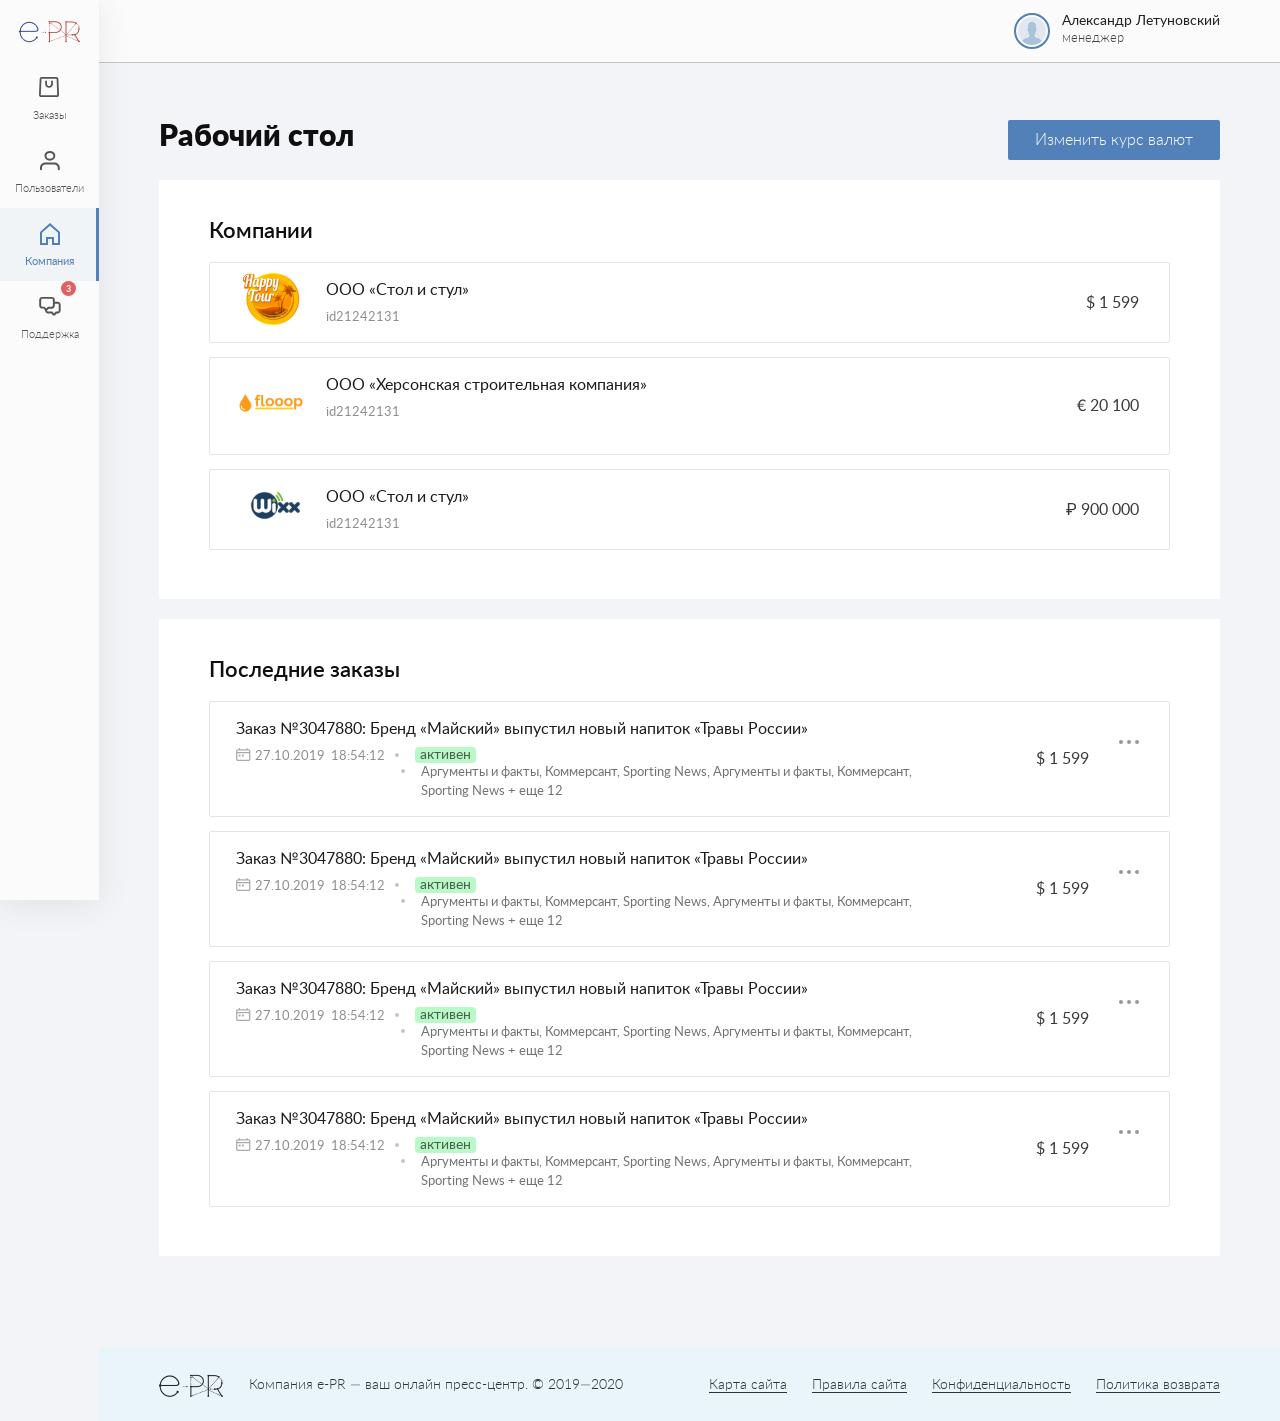
==== e-pr-01-dashboard.html @ aa287911 "first html" ====
<!DOCTYPE html>
<html lang="ru">
    <head>
        <meta charset="utf-8" />
        <title>e-PR</title>

        <link rel="stylesheet" href="css/styles.css" />
        <link rel="stylesheet" href="js/slick/slick.css" />
        <link rel="stylesheet" href="js/select2/select2.css" />
        <link rel="stylesheet" href="js/mcustomscrollbar/jquery.mCustomScrollbar.css" />
        <link rel="stylesheet" href="js/air-datepicker/datepicker.css" />

        <meta name="viewport" content="width=device-width" />
    </head>

    <body>

        <!-- wrapper -->
        <div class="wrapper">
            <div class="wrapper-inner">

                <!-- side -->
                <div class="side">
                    <div class="side-inner">
                        <div class="side-logo"><img src="images/logo.png" alt="" /></div>
                        <a href="#" class="side-menu-close"><div class="side-menu-close-line-1"></div><div class="side-menu-close-line-2"></div></a>
                        <nav>
                            <ul>
                                <li><a href="#"><div class="nav-icon"><span><svg width="21" height="20" viewBox="0 0 21 20" fill="none" xmlns="http://www.w3.org/2000/svg"><path d="M20.0494 17.8672L19.3665 2.05415C19.3547 0.915491 18.4198 0 17.2724 0H2.77672C1.62966 0 0.695087 0.915545 0.683284 2.05419L0.000834455 17.8708C0.000282638 17.8836 0 17.8978 0 17.9106C0 19.0619 0.939408 20 2.0941 20H17.9562C19.1109 20 20.0503 19.0601 20.0503 17.9088C20.0502 17.896 20.05 17.88 20.0494 17.8672ZM17.9562 18.2234H2.0941C1.92157 18.2234 1.78549 18.0901 1.77875 17.9228L2.46083 2.10917C2.46137 2.09635 2.46166 2.0888 2.46166 2.07604C2.46166 1.9052 2.60005 1.77658 2.77672 1.77658H17.2724C17.4494 1.77658 17.5882 1.90413 17.5882 2.07499C17.5882 2.08778 17.5884 2.09744 17.589 2.1102L18.2715 17.9244C18.2647 18.0916 18.1287 18.2234 17.9562 18.2234Z" /><path d="M12.9949 3.4541C12.5038 3.4541 12.0999 3.85222 12.0999 4.34335V7.03072C12.0999 8.16289 11.1737 9.08401 10.0334 9.08401C8.89368 9.08401 7.96799 8.16289 7.96799 7.03072V4.34335C7.96799 3.85222 7.5708 3.4541 7.0797 3.4541C6.58859 3.4541 6.19141 3.85222 6.19141 4.34335V7.03072C6.19141 9.14355 7.91975 10.8625 10.0401 10.8625C12.1611 10.8625 13.8899 9.14355 13.8899 7.03072V4.34335C13.8899 3.85222 13.486 3.4541 12.9949 3.4541Z" /></svg></span></div>Заказы</a></li>
                                <li><a href="#"><div class="nav-icon"><span><svg width="20" height="21" viewBox="0 0 20 21" fill="none" xmlns="http://www.w3.org/2000/svg" class="nav-icon-stroke"><path d="M18.7778 19.3437V17.4096C18.7778 16.3837 18.3095 15.3999 17.476 14.6744C16.6425 13.949 15.5121 13.5415 14.3333 13.5415H5.44444C4.2657 13.5415 3.13524 13.949 2.30175 14.6744C1.46825 15.3999 1 16.3837 1 17.4096V19.3437" stroke-width="2" stroke-linecap="round" stroke-linejoin="round"/><path d="M9.88878 9.67343C12.3434 9.67343 14.3332 7.94163 14.3332 5.80534C14.3332 3.66906 12.3434 1.93726 9.88878 1.93726C7.43418 1.93726 5.44434 3.66906 5.44434 5.80534C5.44434 7.94163 7.43418 9.67343 9.88878 9.67343Z" stroke-width="2" stroke-linecap="round" stroke-linejoin="round"/></svg></svg></span></div>Пользователи</a></li>
                                <li class="active"><a href="#"><div class="nav-icon"><span><svg width="20" height="22" viewBox="0 0 20 22" fill="none" xmlns="http://www.w3.org/2000/svg"><path d="M9.996 0L0 9V22H7.996V16H12V22H20V9L9.996 0ZM18.004 20H13.996V14H6V20H1.996V9.828L9.996 2.828L18.004 9.828V20Z" /></svg></span></div>Компания</a></li>
                                <li><a href="#"><div class="nav-icon"><span><svg width="22" height="20" viewBox="0 0 22 20" fill="none" xmlns="http://www.w3.org/2000/svg"><path d="M18.7436 5.78328H15.8174V3.83247C15.8174 3.05639 15.5091 2.31209 14.9604 1.76332C14.4116 1.21455 13.6673 0.90625 12.8912 0.90625H3.13716C2.36107 0.90625 1.61678 1.21455 1.06801 1.76332C0.519235 2.31209 0.210938 3.05639 0.210938 3.83247V9.6849C0.210938 10.461 0.519235 11.2053 1.06801 11.7541C1.61678 12.3028 2.36107 12.6111 3.13716 12.6111H4.64903L6.06337 14.1815V14.5327C6.06337 15.3088 6.37167 16.053 6.92044 16.6018C7.46921 17.1506 8.21351 17.4589 8.98959 17.4589H12.4523L13.9251 19.1268C14.0624 19.2825 14.2313 19.4072 14.4205 19.4926C14.6097 19.578 14.8149 19.6222 15.0225 19.6222C15.2301 19.6222 15.4353 19.578 15.6245 19.4926C15.8136 19.4072 15.9825 19.2825 16.1198 19.1268L17.5927 17.4589H18.7436C19.5197 17.4589 20.264 17.1506 20.8128 16.6018C21.3616 16.053 21.6699 15.3088 21.6699 14.5327V8.68023C21.6622 7.90924 21.3505 7.17244 20.8025 6.62998C20.2546 6.08752 19.5147 5.78324 18.7436 5.78328ZM3.13716 10.6603C2.87846 10.6603 2.63036 10.5575 2.44744 10.3746C2.26451 10.1917 2.16175 9.9436 2.16175 9.6849V3.83247C2.16175 3.57377 2.26451 3.32568 2.44744 3.14275C2.63036 2.95983 2.87846 2.85706 3.13716 2.85706H12.8912C13.1499 2.85706 13.398 2.95983 13.5809 3.14275C13.7639 3.32568 13.8666 3.57377 13.8666 3.83247V9.6849C13.8666 9.9436 13.7639 10.1917 13.5809 10.3746C13.398 10.5575 13.1499 10.6603 12.8912 10.6603H8.92131L7.22411 12.6111L5.5269 10.6603H3.13716ZM19.7191 14.5619C19.7191 14.8206 19.6163 15.0687 19.4334 15.2516C19.2504 15.4346 19.0023 15.5373 18.7436 15.5373H16.7246L15.0274 17.5662L13.3301 15.5373H8.98959C8.7309 15.5373 8.4828 15.4346 8.29987 15.2516C8.11695 15.0687 8.01418 14.8206 8.01418 14.5619C8.12602 14.4877 8.22767 14.3992 8.31656 14.2986L9.78942 12.6306H12.8912C13.6673 12.6306 14.4116 12.3223 14.9604 11.7736C15.5091 11.2248 15.8174 10.4805 15.8174 9.70441V7.7536H18.7436C19.0023 7.7536 19.2504 7.85636 19.4334 8.03929C19.6163 8.22221 19.7191 8.47031 19.7191 8.729V14.5619Z" /></svg><em>3</em></span></div>Поддержка</a></li>
                            </ul>
                        </nav>
                    </div>
                </div>
                <!-- side END -->

                <!-- container -->
                <div class="container">

                    <header>
                        <a href="#" class="side-menu-link"><div class="side-menu-link-line-1"></div><div class="side-menu-link-line-2"></div><div class="side-menu-link-line-3"></div></a>
                        <div class="header-user">
                            <a href="#" class="header-user-link">
                                <div class="header-user-link-avatar"><img src="images/header-avatar.svg" alt="" /></div>
                                <div class="header-user-link-info">
                                    <div class="header-user-link-name">Александр Летуновский</div>
                                    <div class="header-user-link-company">менеджер</div>
                                </div>
                            </a>
                        </div>
                    </header>

                    <div class="dashboard-header">
                        <h1>Рабочий стол</h1>
                        <a href="#" class="btn">Изменить курс валют</a>
                    </div>

                    <!-- block -->
                    <div class="block">
                        <h2>Компании</h2>

                        <!-- press list -->
                        <div class="press-list">

                            <!-- press item -->
                            <div class="press-item">
                                <div class="press-item-inner">
                                    <div class="press-item-dashboard-logo"><img src="files/dashboard-1.png" alt="" /></div>

                                    <div class="press-item-content">
                                        <div class="press-item-title"><a href="#">ООО «Стол и стул»</a></div>
                                        <div class="press-item-info">
                                            <div class="press-item-dashboard-company-id">id21242131</div>
                                        </div>
                                    </div>

                                    <div class="press-item-order-summ">$ 1 599</div>
                                </div>
                            </div>
                            <!-- press item END -->

                            <!-- press item -->
                            <div class="press-item">
                                <div class="press-item-inner">
                                    <div class="press-item-dashboard-logo"><img src="files/dashboard-2.png" alt="" /></div>

                                    <div class="press-item-content">
                                        <div class="press-item-title"><a href="#">ООО «Херсонская строительная компания»</a></div>
                                        <div class="press-item-info">
                                            <div class="press-item-dashboard-company-id">id21242131</div>
                                        </div>
                                    </div>

                                    <div class="press-item-order-summ">€ 20 100</div>
                                </div>
                            </div>
                            <!-- press item END -->

                            <!-- press item -->
                            <div class="press-item">
                                <div class="press-item-inner">
                                    <div class="press-item-dashboard-logo"><img src="files/dashboard-3.png" alt="" /></div>

                                    <div class="press-item-content">
                                        <div class="press-item-title"><a href="#">ООО «Стол и стул»</a></div>
                                        <div class="press-item-info">
                                            <div class="press-item-dashboard-company-id">id21242131</div>
                                        </div>
                                    </div>

                                    <div class="press-item-order-summ"><span class="rubl">₽</span> 900 000</div>
                                </div>
                            </div>
                            <!-- press item END -->

                        </div>
                        <!-- press list END -->
                    </div>
                    <!-- block END -->

                    <!-- block -->
                    <div class="block">
                        <h2>Последние заказы</h2>

                        <!-- press list -->
                        <div class="press-list">

                            <!-- press item -->
                            <div class="press-item">
                                <div class="press-item-inner">
                                    <div class="press-item-content">
                                        <div class="press-item-title"><a href="#">Заказ №3047880: Бренд «Майский» выпустил новый напиток «Травы России»</a></div>
                                        <div class="press-item-info">
                                            <div class="press-item-date">27.10.2019 &nbsp;18:54:12<span class="press-item-hint">дата создания</span></div>
                                            <div class="press-item-status press-item-status-1">активен</div>
                                            <div class="press-item-order-smi">Аргументы и факты, Коммерсант, Sporting News, Аргументы и факты, Коммерсант, Sporting News + еще 12</div>
                                        </div>
                                    </div>

                                    <div class="press-item-order-summ">$ 1 599</div>

                                    <div class="press-item-menu">
                                        <div class="press-item-menu-container">
                                            <div class="press-item-menu-icon"></div>
                                            <div class="press-item-menu-list">
                                                <ul>
                                                    <li><a href="#"><span><img src="images/press-item-menu-edit.svg" alt="" /></span>Редактировать</a></li>
                                                    <li><a href="#"><span><img src="images/press-item-menu-down.svg" alt="" /></span>Выключить</a></li>
                                                    <li><a href="#"><span><img src="images/press-item-menu-remove.svg" alt="" /></span>Удалить</a></li>
                                                    <li><a href="#"><span><img src="images/press-item-menu-order.svg" alt="" /></span>Заказать публикацию</a></li>
                                                </ul>
                                            </div>
                                        </div>
                                    </div>
                                </div>
                            </div>
                            <!-- press item END -->

                            <!-- press item -->
                            <div class="press-item">
                                <div class="press-item-inner">
                                    <div class="press-item-content">
                                        <div class="press-item-title"><a href="#">Заказ №3047880: Бренд «Майский» выпустил новый напиток «Травы России»</a></div>
                                        <div class="press-item-info">
                                            <div class="press-item-date">27.10.2019 &nbsp;18:54:12<span class="press-item-hint">дата создания</span></div>
                                            <div class="press-item-status press-item-status-1">активен</div>
                                            <div class="press-item-order-smi">Аргументы и факты, Коммерсант, Sporting News, Аргументы и факты, Коммерсант, Sporting News + еще 12</div>
                                        </div>
                                    </div>

                                    <div class="press-item-order-summ">$ 1 599</div>

                                    <div class="press-item-menu">
                                        <div class="press-item-menu-container">
                                            <div class="press-item-menu-icon"></div>
                                            <div class="press-item-menu-list">
                                                <ul>
                                                    <li><a href="#"><span><img src="images/press-item-menu-edit.svg" alt="" /></span>Редактировать</a></li>
                                                    <li><a href="#"><span><img src="images/press-item-menu-down.svg" alt="" /></span>Выключить</a></li>
                                                    <li><a href="#"><span><img src="images/press-item-menu-remove.svg" alt="" /></span>Удалить</a></li>
                                                    <li><a href="#"><span><img src="images/press-item-menu-order.svg" alt="" /></span>Заказать публикацию</a></li>
                                                </ul>
                                            </div>
                                        </div>
                                    </div>
                                </div>
                            </div>
                            <!-- press item END -->

                            <!-- press item -->
                            <div class="press-item">
                                <div class="press-item-inner">
                                    <div class="press-item-content">
                                        <div class="press-item-title"><a href="#">Заказ №3047880: Бренд «Майский» выпустил новый напиток «Травы России»</a></div>
                                        <div class="press-item-info">
                                            <div class="press-item-date">27.10.2019 &nbsp;18:54:12<span class="press-item-hint">дата создания</span></div>
                                            <div class="press-item-status press-item-status-1">активен</div>
                                            <div class="press-item-order-smi">Аргументы и факты, Коммерсант, Sporting News, Аргументы и факты, Коммерсант, Sporting News + еще 12</div>
                                        </div>
                                    </div>

                                    <div class="press-item-order-summ">$ 1 599</div>

                                    <div class="press-item-menu">
                                        <div class="press-item-menu-container">
                                            <div class="press-item-menu-icon"></div>
                                            <div class="press-item-menu-list">
                                                <ul>
                                                    <li><a href="#"><span><img src="images/press-item-menu-edit.svg" alt="" /></span>Редактировать</a></li>
                                                    <li><a href="#"><span><img src="images/press-item-menu-down.svg" alt="" /></span>Выключить</a></li>
                                                    <li><a href="#"><span><img src="images/press-item-menu-remove.svg" alt="" /></span>Удалить</a></li>
                                                    <li><a href="#"><span><img src="images/press-item-menu-order.svg" alt="" /></span>Заказать публикацию</a></li>
                                                </ul>
                                            </div>
                                        </div>
                                    </div>
                                </div>
                            </div>
                            <!-- press item END -->

                            <!-- press item -->
                            <div class="press-item">
                                <div class="press-item-inner">
                                    <div class="press-item-content">
                                        <div class="press-item-title"><a href="#">Заказ №3047880: Бренд «Майский» выпустил новый напиток «Травы России»</a></div>
                                        <div class="press-item-info">
                                            <div class="press-item-date">27.10.2019 &nbsp;18:54:12<span class="press-item-hint">дата создания</span></div>
                                            <div class="press-item-status press-item-status-1">активен</div>
                                            <div class="press-item-order-smi">Аргументы и факты, Коммерсант, Sporting News, Аргументы и факты, Коммерсант, Sporting News + еще 12</div>
                                        </div>
                                    </div>

                                    <div class="press-item-order-summ">$ 1 599</div>

                                    <div class="press-item-menu">
                                        <div class="press-item-menu-container">
                                            <div class="press-item-menu-icon"></div>
                                            <div class="press-item-menu-list">
                                                <ul>
                                                    <li><a href="#"><span><img src="images/press-item-menu-edit.svg" alt="" /></span>Редактировать</a></li>
                                                    <li><a href="#"><span><img src="images/press-item-menu-down.svg" alt="" /></span>Выключить</a></li>
                                                    <li><a href="#"><span><img src="images/press-item-menu-remove.svg" alt="" /></span>Удалить</a></li>
                                                    <li><a href="#"><span><img src="images/press-item-menu-order.svg" alt="" /></span>Заказать публикацию</a></li>
                                                </ul>
                                            </div>
                                        </div>
                                    </div>
                                </div>
                            </div>
                            <!-- press item END -->

                        </div>
                        <!-- press list END -->

                    </div>
                    <!-- block END -->

                </div>
                <!-- container END -->

            </div>
        </div>
        <!-- wrapper END -->

        <footer>
            <div class="container">
                <div class="footer-left">
                    <div class="footer-logo"><img src="images/footer-logo.png" alt="" /></div>
                    <div class="copyrights">Компания e-PR — ваш онлайн пресс-центр. <span>© 2019—2020</span></div>
                </div>
                <div class="footer-menu">
                    <ul>
                        <li><a href="#">Карта сайта</a></li>
                        <li><a href="#">Правила сайта</a></li>
                        <li><a href="#">Конфиденциальность</a></li>
                        <li><a href="#">Политика возврата</a></li>
                    </ul>
                </div>
            </div>
        </footer>

        <script>
            var pathTemplate = './';
        </script>
        <script src="js/fonts.js"></script>

        <script src="js/jquery-3.4.1.min.js"></script>
        <script src="js/slick/slick.min.js"></script>
        <script src="js/jquery.mask.min.js"></script>
        <script src="js/validation/jquery.validate.min.js"></script>
        <script src="js/validation/messages_ru.js"></script>
        <script src="js/select2/select2.min.js"></script>
        <script src="js/select2/ru.js"></script>
        <script src="js/mcustomscrollbar/jquery.mCustomScrollbar.concat.min.js"></script>
        <script src="js/air-datepicker/datepicker.min.js"></script>
        <script src="js/tools.js"></script>

    </body>
</html>
---- css/styles.css ----
*,
*::before,
*::after {outline:none; box-sizing:border-box}

html {min-width:480px; height:100%}

body {min-width:480px; height:100%; margin:0; padding:0; font:16px/24px Arial, sans-serif; color:#000; background:#f3f4f7; -webkit-text-size-adjust:100%; -webkit-font-smoothing:antialiased; -moz-osx-font-smoothing:grayscale}
.fonts-loaded body {font-family:Lato, sans-serif; font-weight:300}

@media screen and (max-width:1199px) {
    body {font-size:18px; line-height:27px}
    .fonts-loaded body {font-weight:normal}
}

a {color:#5181b8; text-decoration:none; transition:all 0.2s}
a:hover {color:#5f94d0}

img {border:none; max-width:100%; height:auto}
iframe {border:none; max-width:100%}

::-ms-clear {display:none}

strong, b {font-weight:normal}

h1 {margin:52px 0 9px 0; padding:0; font-weight:800; font-size:30px; line-height:45px; color:#0f0f0f}
h2 {margin:38px 0 12px 0; padding:0; font-weight:600; font-size:22px; line-height:33px; color:#0f0f0f}
h3 {margin:35px 0 13px 0; padding:0; font-weight:600; font-size:18px; line-height:27px; color:#0f0f0f}
p {margin:20px 0; padding:0}
h1+p {margin-top:9px}
h2+p {margin-top:12px}
h3+p {margin-top:13px}
ul {margin:40px 0 37px 0; padding:0; list-style:none}
ul li {margin:14px 0 0 0; padding:0 0 0 20px; position:relative}
ul li::before {content:""; display:block; position:absolute; left:0; top:12px; width:12px; height:1px; background:#4a4a4a}
li ul {margin:18px 0 24px 0}
ol {margin:40px 0 37px 0; padding:0; list-style:none; counter-reset:point}
ol li {margin:14px 0; padding:0 0 0 20px; position:relative}
ol li::before {content:counter(point)'.'; counter-increment:point 1; font-weight:normal; position:absolute; left:0; top:0; font-size:14px}
li ol {margin:18px 0 24px 0; counter-reset:subpoint}
li ol li {padding:0 0 0 28px}
ol ol li::before {content:counter(point)'.'counter(subpoint); counter-increment:subpoint 1}
blockquote {margin:40px 0 33px 0; padding:0 0 0 93px; position:relative; font-weight:300; font-size:18px; line-height:27px; color:#000}
blockquote::before {content:""; display:block; width:58px; height:49px; position:absolute; left:0; top:0; background:url(../images/blockquote.svg) no-repeat}

@media screen and (max-width:1199px) {
    h1 {margin-top:61px; position:relative}
    h2 {font-size:24px; line-height:36px}
    h3 {font-size:22px; line-height:33px; font-weight:normal}
    blockquote {font-size:20px; line-height:30px; font-weight:normal; padding:0 0 0 83px}
}

.wrapper table {width:100%; margin:34px 0 40px 0; border-collapse:collapse}
.wrapper th {vertical-align:middle; padding:0 0 19px 30px; font-weight:normal; font-size:16px; line-height:24px; letter-spacing:0.05em; text-transform:uppercase; color:#000}
.wrapper td {vertical-align:middle; padding:20px 0 24px 30px; text-align:left}
.wrapper tbody tr:first-child td {border-top:2px solid #c8c8c8}
.wrapper tbody tr:nth-child(even) td {background:rgba(165, 165, 165, 0.07)}

@media screen and (max-width:1199px) {
    .table-scroll {margin:33px -20px 40px -20px; overflow:auto; position:relative; padding:0 20px}
    .wrapper .table-scroll table {margin:0}
    .wrapper th {padding-bottom:16px; font-size:18px; line-height:27px}
    .wrapper td {padding-top:25px; padding-bottom:29px}
}

.wrapper form {margin:26px 0 40px 0; padding:0}

@media screen and (max-width:1199px) {
    .wrapper form {margin:20px 0}
}

.wrapper fieldset {margin:20px 0; padding:30px; background:#fff; border:none}
fieldset > *:first-child {margin-top:0}
fieldset > *:last-child {margin-bottom:0}

@media screen and (max-width:1199px) {
    .wrapper fieldset {margin:30px -20px; padding:30px 20px}
}

legend {display:none}

.message {margin:32px 0; padding:43px 40px 30px 40px}
.message+.message {margin-top:-18px}
.message-title {font-weight:normal; font-size:18px; line-height:27px; padding:0 0 0 57px; position:relative}
.message-title::before {content:""; display:block; position:absolute; left:0; top:50%; width:37px; height:37px; margin-top:-19px}
.message-text {margin:15px 0 0 0; color:#222}

@media screen and (max-width:1199px) {
    .message {margin:33px 0; padding:28px 30px 21px 30px}
    .message+.message {margin-top:-18px}
    .message-title {font-size:20px; line-height:30px}
    .message-text {margin:13px 0 0 0; font-size:18px; line-height:27px; color:#696969}
}

.message-success {background:#e3f2e5; border:1px solid #a7e9a2}
.message-success .message-title {color:#53804f}
.message-success .message-title::before {background:url(../images/message-success.svg) no-repeat center}
.message-error {background:#f3ebee; border:1px solid #f1bec1}
.message-error .message-title::before {background:url(../images/message-error.svg) no-repeat center}
.message-error .message-title {color:#ec1d22}

.btn {display:inline-block; margin:0; padding:0 25px; overflow:hidden; outline:none; vertical-align:top; height:40px; text-decoration:none; background:#5181b8; color:#fff; border:none; border-radius:2px; font:300 16px/40px Arial, Helvetica, sans-serif; letter-spacing:0; text-align:center; position:relative; -webkit-appearance:none; cursor:pointer; transition:all 0.2s}
.fonts-loaded .btn {font-family:Lato, sans-serif}
.btn:hover {color:#fff; background:#5f94d0}
.btn:active {color:#fff; background:#36669d}

@media screen and (max-width:1199px) {
    .btn {height:50px; font-size:20px; line-height:50px}
}

.form-label {margin:40px 0 20px 0; font-weight:normal}
fieldset .form-label {margin:0 0 14px 0}
.lk-form fieldset h3 {margin:0 0 14px 0}

@media screen and (max-width:1199px) {
    .form-label {margin:40px 0 7px 0; font-size:20px; line-height:30px}
}

.form-input {position:relative; margin:10px 0}
.form-input span {position:absolute; left:19px; top:17px; font-size:16px; line-height:24px; font-weight:normal; color:#808080; transition:all 0.2s; z-index:1; pointer-events:none}
.form-input span em {color:#f00; font-style:normal}
.form-input.focus span,
.form-input.full span {font-size:13px; line-height:19px; top:11px}
.form-input-textarea.focus span,
.form-input-textarea.full span {font-size:16px; line-height:24px; top:14px}
.form-input input,
.form-input textarea {position:relative; border:1px solid #d9d9d9; font:16px/24px Arial, sans-serif; color:#000; vertical-align:top; margin:0; padding:24px 19px 10px 19px; width:100%; height:60px; box-sizing:border-box; outline:none; border-radius:1px; background:#fff; -webkit-appearance:none; transition:border-color 0.2s}
.fonts-loaded .form-input input,
.fonts-loaded .form-input textarea {font-family:Lato, sans-serif}
.form-input textarea {height:252px; resize:none; overflow:auto; padding-top:51px; padding-bottom:22px; font-weight:300}
.form-input input.error,
.form-input textarea.error {border-color:#f00}
label.error {display:block; font-size:13px; line-height:19px; color:#df0e0e; margin:8px 0 0 0; font-weight:normal}

@media screen and (max-width:1199px) {
    .form-input {margin:24px 0}
    .form-input span {display:block; left:10px; top:9px; padding:0 10px; font-size:20px; line-height:30px; color:#666; background:#fff}
    .form-input span em {color:#ff143e}
    .form-input.focus span,
    .form-input.full span {font-size:16px; line-height:24px; top:-11px; z-index:1}
    .form-input-textarea.focus span,
    .form-input-textarea.full span {font-size:20px; line-height:30px; top:9px}
    .form-input input,
    .form-input textarea {font-size:20px; line-height:30px; padding:7px 17px; height:50px}
    .form-input textarea {height:99px; padding-top:51px; padding-bottom:19px; font-weight:300}
    label.error {font-size:16px; line-height:24px; margin:3px 0 0 0}
}

.form-input-password input {padding-right:162px}
.form-input-password a {position:absolute; right:20px; top:17px; font-weight:normal}

@media screen and (max-width:1199px) {
    .form-input-password a {top:12px}
}

.form-input-date {max-width:234px}
.form-input-date::after {content:""; display:block; width:19px; height:17px; background:url(../images/input-date.svg) no-repeat; position:absolute; right:16px; top:22px; pointer-events:none}

@media screen and (max-width:1199px) {
    .form-input-date {max-width:none}
    .form-input-date::after {top:17px}
}

@-webkit-keyframes autofill {to {color:#000; background:#fff}}
.form-input input:-webkit-autofill {-webkit-animation-name:autofill; -webkit-animation-fill-mode:both}

.form-select {position:relative; margin:10px 0}
.form-select select {position:relative; border:1px solid #d9d9d9; font:16px/24px Arial, sans-serif; color:#000; vertical-align:top; margin:0; padding:24px 19px 10px 19px; width:100%; height:60px; box-sizing:border-box; outline:none; border-radius:1px; background:#fff; -webkit-appearance:none; transition:border-color 0.2s}
.form-select label.error {position:absolute; left:0; bottom:0; white-space:nowrap}

@media screen and (max-width:1199px) {
    .form-select {position:relative; margin:24px 0}
    .form-input select {font-size:20px; line-height:30px; padding:7px 17px; height:50px; font-weight:300}
}

.form-radio {margin:14px 0; color:#454545; font-weight:normal; font-size:13px; line-height:19px}
.form-radio::after {content:""; display:block; clear:both}
.form-radio label {float:left; display:block; cursor:pointer; position:relative}
.form-radio input {display:none}
.form-radio span {display:block; position:relative; padding:0 0 0 25px}
.form-radio span::before {content:""; display:block; width:16px; height:16px; border:1px solid #c2c2c2; border-radius:50%; position:absolute; left:0; top:1px}
.form-radio span::after {content:""; display:block; width:6px; height:6px; position:absolute; left:5px; top:6px; border-radius:50%; background:#000; opacity:0}
.form-radio input.error+span,
.form-radio input.error+label.error+span {padding-bottom:23px}
.form-radio input.error+span::before,
.form-radio input.error+label.error+span::before {border-color:#f00}
.form-radio input:checked+span::after,
.form-radio input:checked+label.error+span::after {opacity:1}
.form-radio label.error {position:absolute; left:0; bottom:0; white-space:nowrap}

@media screen and (max-width:1199px) {
    .form-radio {margin:19px 0; font-size:18px; line-height:27px}
    .form-radio span {padding:0 0 0 47px}
    .form-radio span::before {width:28px; height:28px; top:-1px}
    .form-radio span::after {width:12px; height:12px; top:7px; left:8px}
}

.form-checkbox {margin:14px 0; color:#454545; font-weight:normal; font-size:13px; line-height:19px}
.form-checkbox::after {content:""; display:block; clear:both}
.form-checkbox label {float:left; display:block; cursor:pointer; position:relative}
.form-checkbox input {display:none}
.form-checkbox span {display:block; position:relative; padding:0 0 0 25px}
.form-checkbox span::before {content:""; display:block; width:16px; height:16px; border:1px solid #c2c2c2; position:absolute; left:0; top:1px; background:url(../images/checkbox.svg) no-repeat -999px -999px}
.form-checkbox input.error+span,
.form-checkbox input.error+label.error+span {padding-bottom:23px}
.form-checkbox input.error+span::before,
.form-checkbox input.error+label.error+span::before {border-color:#f00}
.form-checkbox input:checked+span::before,
.form-checkbox input:checked+label.error+span::before {background-position:center}
.form-checkbox label.error {position:absolute; left:0; bottom:0; white-space:nowrap}

@media screen and (max-width:1199px) {
    .form-checkbox {margin:19px 0; font-size:18px; line-height:27px}
    .form-checkbox span {padding:0 0 0 47px}
    .form-checkbox span::before {width:28px; height:28px; top:-1px; background-image:url(../images/checkbox-mobile.svg)}
}

.form-file {margin:20px 0}
.form-file::after {content:""; display:block; clear:both}
.form-file-input {float:left; width:234px; position:relative; overflow:hidden; cursor:pointer}
.form-file-input span {display:block; height:40px; font-size:16px; line-height:38px; background:#fff; border:1px solid #d9d9d9; padding:0 0 0 12px; font-weight:normal; transition:all 0.2s; color:#808080}
.form-file-input span::before {content:""; display:block; position:absolute; right:13px; top:13px; width:13px; height:13px; background:url(../images/file.svg) no-repeat}
.form-file-input input {height:200px; z-index:1; position:absolute; top:0; right:0; opacity:0; cursor:pointer; font-size:200px; background:url(../images/blank.gif); -webkit-appearance:none}
.form-file-input input.error+span {margin-bottom:28px}
.form-file-input input.error+label.error+span {margin-bottom:28px}
.form-file-input:hover span {border-color:#5f94d0}
.form-file-input label.error {display:block; position:absolute; left:0; bottom:0; font-size:12px; line-height:18px; font-weight:normal; color:#f00}
.form-file-name {margin:0 0 0 254px; line-height:40px; color:#181818}

@media screen and (max-width:1199px) {
    .form-file-input {float:none; width:auto}
    .form-file-input span {height:50px; font-size:20px; line-height:48px; padding:0; text-align:center}
    .form-file-input span::before {display:inline-block; vertical-align:middle; margin:-2px 10px 0 0; width:16px; height:16px; background:url(../images/file-mobile.svg) no-repeat; right:auto; top:auto; position:relative}
    .form-file-name {margin:6px 0 0 0; font-size:16px; line-height:24px}
}

.form-file-ajax {margin:20px 0}
.form-file-ajax::after {content:""; display:block; clear:both}
.form-file-ajax-input {float:left; width:234px; position:relative; overflow:hidden; cursor:pointer}
.form-file-ajax-input span {display:block; height:40px; font-size:16px; line-height:38px; background:#fff; border:1px solid #d9d9d9; padding:0 0 0 12px; font-weight:normal; transition:all 0.2s; color:#808080}
.form-file-ajax-input span::before {content:""; display:block; position:absolute; right:13px; top:13px; width:13px; height:13px; background:url(../images/file.svg) no-repeat}
.form-file-ajax-input input {height:200px; z-index:1; position:absolute; top:0; right:0; opacity:0; cursor:pointer; font-size:200px; background:url(../images/blank.gif); -webkit-appearance:none}
.form-file-ajax-input input.error+span {margin-bottom:28px}
.form-file-ajax-input input.error+label.error+span {margin-bottom:28px}
.form-file-ajax-input:hover span {border-color:#5f94d0}
.form-file-ajax-input label.error {display:block; position:absolute; left:0; bottom:0; font-size:12px; line-height:18px; font-weight:normal; color:#f00}

@media screen and (max-width:1199px) {
    .form-file-ajax-input {float:none; width:auto}
    .form-file-ajax-input span {height:50px; font-size:20px; line-height:48px; padding:0; text-align:center}
    .form-file-ajax-input span::before {display:inline-block; vertical-align:middle; margin:-2px 10px 0 0; width:16px; height:16px; background:url(../images/file-mobile.svg) no-repeat; right:auto; top:auto; position:relative}
    .form-file-ajax-name {margin:6px 0 0 0; font-size:16px; line-height:24px}
}

.form-files-list {margin:-14px 0 0 -14px; font-size:0; line-height:0; letter-spacing:-1px}
.form-files-list-item-progress {display:inline-block; vertical-align:top; width:89px; height:70px; background:rgba(0, 0, 0, 0.5) url(../images/loading-file.gif) no-repeat center; background-size:32px; border-radius:3px; margin:14px 0 0 14px; position:relative}
.form-files-list-item {display:inline-block; vertical-align:top; width:89px; height:70px; background:no-repeat center; background-size:cover; border-radius:3px; margin:14px 0 0 14px; position:relative}
.form-files-list-item-remove,
.form-files-list-item-cancel {display:block; position:absolute; right:4px; top:4px; width:20px; height:20px; background:#fff url(../images/form-files-list-item-remove.svg) no-repeat center; border:1px solid #efefef; cursor:pointer; border-radius:50%}
.form-files-list-item-remove:hover,
.form-files-list-item-cancel:hover {border-color:#000}

.form-files-list-gallery {margin:-20px 0 0 -20px}
.form-files-list-gallery .form-files-list-item-progress {width:128px; height:128px; margin:20px 0 0 20px}
.form-files-list-gallery .form-files-list-item {width:auto; height:128px; margin:20px 0 0 20px}
.form-files-list-gallery .form-files-list-item img {display:block; width:auto; height:128px; border-radius:2px}
.form-files-list-gallery .form-files-list-item-remove,
.form-files-list-gallery .form-files-list-item-cancel {right:7px; top:7px; width:19px; height:20px; background:url(../images/form-files-list-item-remove-gallery.svg) no-repeat center; border:none; border-radius:0}
.form-files-list-gallery label {display:block; position:absolute; left:7px; top:7px; cursor:pointer}
.form-files-list-gallery label input {display:none}
.form-files-list-gallery label div {width:26px; height:26px; background:#fff; border-radius:3px; position:relative}
.form-files-list-gallery label div::before {content:""; display:block; position:absolute; left:5px; top:5px; width:16px; height:16px; border:1px solid #c2c2c2; background:url(../images/checkbox.svg) no-repeat -999px -999px}
.form-files-list-gallery label input:checked+div::before {background-position:center}

.form-policy {margin:30px 0 52px 0; font-weight:300}
.form-policy a {color:#454545; text-decoration:underline}
.form-policy a:hover {text-decoration:none}

.form-submit {margin:24px 0 0 0}

@media screen and (max-width:1199px) {
    .form-submit {margin:40px 0 0 0}
}

.form-reset {margin:20px 0 0 0}
.form-reset input {display:inline-block; margin:0; padding:0; overflow:hidden; outline:none; vertical-align:top; height:40px; text-decoration:none; background:transparent; color:#5181b8; border:none; border-radius:0; font:16px/40px Arial, Helvetica, sans-serif; text-align:left; position:relative; -webkit-appearance:none; cursor:pointer; transition:all 0.2s}
.fonts-loaded .form-reset input {font-family:Lato, sans-serif}
.form-reset input:hover {color:#5f94d0}
.form-reset input:active {color:#36669d}

@media screen and (max-width:1199px) {
    .form-reset input {font-size:20px; line-height:30px; height:30px}
}

.form-ctrl {margin:30px 0 0 0}
.form-ctrl::after {content:""; display:block; clear:both}
.form-ctrl .form-submit {float:right; margin:0}
.form-ctrl .form-reset {float:right; margin:0 33px 0 0}

@media screen and (max-width:1199px) {
    .form-ctrl {margin:40px 0 0 0}
    .form-ctrl .form-submit {float:none; margin:0}
    .form-ctrl .form-submit .btn {padding:0; width:100%}
    .form-ctrl .form-reset {float:none; margin:20px 0 0 0; text-align:center}
}

.container {padding:0 60px}
.container::after {content:""; display:block; clear:both}

@media screen and (max-width:1199px) {
    .container {padding:0 20px}
}

.block {margin:20px 0; padding:35px 50px; border-radius:1px; background:#fff}
.block > *:first-child {margin-top:0}
.block > *:last-child {margin-bottom:0}

@media screen and (max-width:1199px) {
    .block {margin:20px -20px; padding:33px 20px; border-radius:0}
}

.pager {margin:50px 0 0 0; font-size:0; line-height:0; letter-spacing:-1px}
.pager a,
.pager span {display:inline-block; vertical-align:top; width:35px; margin:0 2px; height:35px; font-weight:normal; font-size:16px; line-height:37px; color:#373737; text-decoration:none; border-radius:50%; text-align:center}
.pager a.pager-prev {margin:0 23px 0 -12px; background:url(../images/pager-prev.svg) no-repeat center}
.pager a.pager-next {margin:0 0 0 23px; background:url(../images/pager-next.svg) no-repeat center}
.pager a:hover {background-color:#e7e7e7}
.pager a.active {background:#5181b8; color:#fff}

@media screen and (max-width:1199px) {
    .pager {margin:40px 0 0 0; position:relative; text-align:center}
    .pager a,
    .pager span {width:54px; height:54px; font-size:20px; line-height:54px; font-weight:600}
    .pager a.pager-prev {margin:0; position:absolute; left:-21px; top:0; background:url(../images/pager-prev-mobile.svg) no-repeat center}
    .pager a.pager-next {margin:0; position:absolute; right:-21px; top:0; background:url(../images/pager-next-mobile.svg) no-repeat center}
}

.gallery {margin:34px 0 32px 0; font-size:0; line-height:0; letter-spacing:-1px; white-space:nowrap; position:relative; overflow:hidden}
.gallery-item {display:inline-block; vertical-align:top; width:100%; white-space:normal}
.gallery-item-photo img {display:block; width:100%}
.gallery-item-title {font-weight:normal; font-size:14px; line-height:21px; letter-spacing:0; color:#5a5a5a; opacity:0.8; padding:10px 0 0 0}
.gallery .slick-dots {margin:0; padding:0; list-style:none; text-align:center; position:absolute; left:0; top:100%; margin-top:-36px; right:0; font-size:0; line-height:0; letter-spacing:-1px; transition:all 0.3s}
.gallery .slick-dots li {margin:0 0 0 20px; padding:0; display:inline-block; vertical-align:top; position:relative}
.gallery .slick-dots li::before {display:none}
.gallery .slick-dots li:first-child {margin:0}
.gallery .slick-dots li button {display:block; position:relative; width:12px; height:12px; border-radius:50%; border:3px solid #fff; background:transparent; margin:0; padding:0; outline:none; -webkit-appearance:none; cursor:pointer; font-size:0; line-height:0; text-indent:100px}
.gallery .slick-dots li.slick-active button {background:#fff}
.gallery .slick-prev,
.gallery .slick-next {display:block; position:absolute; z-index:2; top:50%; width:50px; height:50px; border:1px solid #dfdfdf; border-radius:50%; margin:0; padding:0; outline:none; -webkit-appearance:none; cursor:pointer; background:#fff; transform:translateY(-50%); transition:all 0.3s}
.gallery .slick-prev {left:30px}
.gallery .slick-next {right:30px}
.gallery .slick-prev::before {content:""; display:block; width:8px; height:13px; background:url(../images/gallery-prev.svg) no-repeat; position:absolute; left:19px; top:18px}
.gallery .slick-next::before {content:""; display:block; width:8px; height:13px; background:url(../images/gallery-next.svg) no-repeat; position:absolute; right:19px; top:18px}
.gallery .slick-prev:hover,
.gallery .slick-next:hover {border-color:#000}

@media screen and (max-width:1199px) {
    .gallery {margin:32px -20px}
    .gallery-item-title {text-align:center; padding:15px 20px 0 20px}
    .gallery .slick-dots {position:static; left:auto; top:auto; margin-top:17px}
    .gallery .slick-dots li {margin:0 0 0 34px}
    .gallery .slick-dots li:first-child {margin:0}
    .gallery .slick-dots li button {width:18px; height:18px; border:none; background:#9e9e9e; opacity:0.3}
    .gallery .slick-dots li.slick-active button {background:#575757; opacity:1}
}

.wrapper {width:100%; min-width:480px; min-height:100%; position:relative; overflow:hidden}
.wrapper-inner {padding:0 0 145px 99px}

@media screen and (max-width:1199px) {
    .wrapper-inner {padding:0 0 376px 0}
}

.side {position:fixed; left:0; top:0; bottom:0; z-index:99; background:#fbfbfb; box-shadow:0px 4px 30px rgba(67, 67, 67, 0.1); width:99px}
.side-inner {position:absolute; left:0; top:0; right:0; bottom:0; overflow:auto}
.side-logo {height:62px; line-height:62px; text-align:center}
.side-logo img {max-height:100%; display:inline-block; vertical-align:middle}

.side-menu-close {display:none}

@media screen and (max-width:1199px) {
    .side {display:none; width:auto; box-shadow:none; background:rgba(41, 41, 41, 0.6); right:0; overflow:auto}
    .side-menu-open .side {display:block}
    .side-inner {position:relative; left:auto; top:auto; right:auto; bottom:auto; width:370px; right:auto; overflow:visible; background:#fff; min-height:100vh}
    .side-logo {display:none}
    .side-menu-close {display:block; width:27px; height:23px; position:absolute; left:325px; top:33px; z-index:99}
    .side-menu-close-line-1 {position:absolute; left:0; top:10px; right:0; height:3px; background:#626262; border-radius:2px; transform:rotate(45deg)}
    .side-menu-close-line-2 {position:absolute; left:0; top:10px; right:0; height:3px; background:#626262; border-radius:2px; transform:rotate(-45deg)}
}

nav ul {margin:0; padding:0; list-style:none; font-size:11px; line-height:16px; text-align:center}
nav ul li {margin:0; padding:0; position:relative}
nav ul li::before {display:none}
nav ul li.active {font-weight:normal}
nav ul li a {color:#545454; text-decoration:none; display:block; padding:46px 0 11px 0; position:relative}
nav ul li.active a,
nav ul li a:hover {background:#f1f4f7}
nav ul li.active a {color:#5181b8}
.nav-icon {position:absolute; left:0; top:15px; right:0; text-align:center; line-height:23px}
.nav-icon span {position:relative; display:inline-block; vertical-align:middle}
.nav-icon span em {font-style:normal; display:block; position:absolute; right:-15px; top:-15px; width:15px; height:15px; text-align:center; color:#fff; background:#de6262; font-weight:600; font-size:9px; line-height:17px; border-radius:50%}
.nav-icon svg {opacity:0.7; transition:all 0.2s}
nav ul li.active .nav-icon svg {opacity:1}
.nav-icon path {fill:#0e0e0e; transition:all 0.2s}
.nav-icon svg.nav-icon-stroke path {fill:none; stroke:#0e0e0e}
nav ul li.active .nav-icon path {fill:#5181b8}
nav ul li.active .nav-icon svg.nav-icon-stroke path {fill:none; stroke:#5181b8}
nav ul li.active a::after {content:""; display:block; position:absolute; right:0; top:0; width:3px; bottom:0; background:#5181b8}

@media screen and (max-width:1199px) {
    .side nav {margin:82px 0 50px 0}
    nav ul {font-size:26px; line-height:26px; text-align:left; font-weight:normal}
    nav ul li {margin:13px 0 0 0}
    nav ul li:first-child {margin:0}
    nav ul li a {padding:22px 0 22px 89px; color:#474747}
    .nav-icon {left:27px; top:50%; right:auto; width:40px; text-align:center; line-height:0; transform:translateY(-50%) scale(1.35)}
    .nav-icon span em {display:none}
    nav ul li.active a::after {right:auto; left:0; width:5px}
}

header {height:63px; background:#fbfbfb; border-bottom:1px solid #c4c4c4; margin:0 -60px; padding:0 60px; position:relative; z-index:20}
header::after {content:""; display:block; clear:both}

@media screen and (max-width:1199px) {
    header {height:87px; margin:0 -20px; padding:0 20px}
}

.side-menu-link {display:none}

@media screen and (max-width:1199px) {
    .side-menu-link {display:block; float:left; margin:33px 0 0 0; width:27px; height:23px; position:relative}
    .side-menu-link-line-1 {position:absolute; left:0; top:0; right:0; height:3px; background:#626262; border-radius:2px}
    .side-menu-link-line-2 {position:absolute; left:0; top:10px; right:0; height:3px; background:#626262; border-radius:2px}
    .side-menu-link-line-3 {position:absolute; left:0; top:20px; right:0; height:3px; background:#626262; border-radius:2px}

    .side-menu-open,
    .side-menu-open body {overflow:hidden; position:fixed; left:0; top:0; right:0; bottom:0}
}

.header-user {float:right; position:relative; margin:13px 0 0 0}
.header-user-link {display:block; position:relative; color:#222; float:left}
.header-user-link-avatar {float:left; width:36px; height:36px; border:2px solid #5181b8; padding:2px; border-radius:50%; line-height:0; overflow:hidden}
.header-user-link-avatar img {display:block; width:100%; border-radius:50%}
.header-user-link-info {float:left; margin:0 0 0 12px}
.header-user-link-name {font-weight:normal; font-size:14px; line-height:17px}
.header-user-link-company {margin:1px 0 0 0; font-size:13px; line-height:16px; color:#424242}

@media screen and (max-width:1199px) {
    .header-user {margin:22px 0 0 0}
    .header-user-link-avatar {width:44px; height:44px}
    .header-user-link::after {content:""; display:block; float:left; margin:18px 0 0 9px; width:10px; height:8px; background:url(../images/header-link-mobile-arrow.svg) no-repeat}
    .header-user-link-info {display:none}
}

.dashboard-header {margin:52px 0 9px 0}
.dashboard-header::after {content:""; display:block; clear:both}
.dashboard-header h1 {float:left; margin:0}
.dashboard-header .btn {float:right; margin:5px 0 0 0; padding:0 27px}

@media screen and (max-width:1199px) {
    .dashboard-header {margin-top:61px}
    .dashboard-header h1 {float:none; margin-bottom:9px}
    .dashboard-header .btn {float:none; margin:0}
}

.dashboard {font-size:0; line-height:0; letter-spacing:-1px; margin:0 -10px}
.dashboard-item {display:inline-block; vertical-align:top; width:25%; padding:20px 10px 0 10px}
.dashboard-item a {display:block; border:1px solid #e4e4e4; color:#0f0f0f; text-align:center; padding:43px 25px 23px 25px; height:245px}
.dashboard-item a:hover {transform:translateY(-5px); box-shadow:0px 10px 45px rgba(38, 38, 38, 0.1)}
.dashboard-item-logo {height:98px; line-height:98px}
.dashboard-item-logo img {display:inline-block; vertical-align:middle; max-height:100%}
.dashboard-item-title {font-size:18px; line-height:27px; letter-spacing:0; font-weight:600; height:81px; overflow:hidden; position:relative}

@media screen and (max-width:1199px) {
    .dashboard {margin:0}
    .dashboard-item {display:block; width:auto; padding:0; margin:20px 0}
    .dashboard-item a {padding:38px 25px 23px 25px; height:264px}
    .dashboard-item-logo {height:118px; line-height:118px}
    .dashboard-item-logo img {max-height:80px; transform:scale(1.5)}
    .dashboard-item-title {font-size:20px; line-height:30px; height:90px}
}

.lk-form {max-width:754px}
.lk-form h3+.form-input,
.lk-form h3+.form-file {margin-top:13px}

@media screen and (max-width:1199px) {
    .lk-form {max-width:none}
}

.tabs-menu {margin:29px 0 0 0}
.tabs-menu ul {margin:0; padding:0; list-style:none; font-size:18px; line-height:27px; border-bottom:2px solid #dadada}
.tabs-menu ul::after {content:""; display:block; clear:both}
.tabs-menu ul li {float:left; margin:0 0 0 40px; padding:0 0 5px 0; position:relative}
.tabs-menu ul li:first-child {margin:0}
.tabs-menu ul li::before {display:none}
.tabs-menu ul li::after {content:""; display:block; position:absolute; left:0; right:0; height:4px; bottom:-2px; background:#5181b8; transition:all 0.2s; transform:scale(0, 1); transform-origin:left center}
.tabs-menu ul li.active::after {transform:scale(1, 1)}
.tabs-menu ul li a {text-decoration:none; color:#323232}
.tabs-menu ul li a:hover {color:#5f94d0}
.tabs-menu ul li.active a {color:#000}
.press-details+.tabs {margin:50px 0 0 0}
.tabs-menu .mCSB_draggerContainer {opacity:0}
.tabs-menu .mCSB_horizontal.mCSB_inside > .mCSB_container {margin-bottom:0}

@media screen and (max-width:1199px) {
    .tabs-menu {margin:40px 0 0 0; position:relative; overflow:auto}
    .tabs-menu ul {font-size:0; line-height:0; letter-spacing:-1px; white-space:nowrap; display:inline-block; min-width:100%}
    .tabs-menu ul li {float:none; display:inline-block; vertical-align:top; font-size:24px; line-height:36px; letter-spacing:0}
    .press-details+.tabs {margin:40px 0 0 0}
}

.tabs-container {position:relative; margin:20px 0 0 0}
.tabs-content {position:absolute; left:-9999px; top:-9999px; width:100%; opacity:0; transition:opacity 0.2s}
.tabs-content.active {position:relative; left:auto; top:auto; opacity:1}
.wrapper .tabs-content form {margin:0}

@media screen and (max-width:1199px) {
    .tabs-container {margin:30px 0 0 0}
}

.tabs-container .press-details {margin-top:30px}
.press-details+h3 {margin-top:30px}
.tabs-container h3+.press-details {margin-top:13px}

.tabs-content .press-list {margin:30px 0 0 0}

.back-link {display:inline-block; vertical-align:middle; margin:-2px 10px 0 0; font-size:0; line-height:0; letter-spacing:-1px}
.back-link svg {display:block}
.back-link path {stroke:#5181b8; transition:all 0.2s}
.back-link:hover path {stroke:#5f94d0}
.back-link:active path {stroke:#36669d}

@media screen and (max-width:1199px) {
    .back-link {display:block; margin:0; position:absolute; left:0; top:-43px; padding:0 0 0 41px; height:35px; font-weight:600; font-size:18px; line-height:37px; letter-spacing:0; background:url(../images/back-link-mobile.svg) no-repeat; color:#000}
    .back-link svg {display:none}
}

.press-ctrl {margin:29px 0 0 0; background:#fff; height:76px; border-radius:2px; padding:0 29px 0 20px; box-shadow:0px 2px 4px rgba(51, 51, 51, 0.1); position:relative}
.press-ctrl::after {content:""; display:block; clear:both}

@media screen and (max-width:1199px) {
    .press-ctrl {margin:0; background:none; height:auto; border-radius:0; padding:0; box-shadow:none}
}

.press-filter {float:left; max-width:calc(100% - 300px); padding:20px 0 0 0}
.press-filter-link {float:left; width:117px; height:36px; border:1px solid #e5e5e5; text-align:center; border-radius:2px; font-size:14px; color:#000; font-weight:normal; line-height:34px; cursor:pointer}
.press-filter-link:hover {color:#5f94d0; border-color:#5f94d0}
.press-filter-link::before {content:""; display:inline-block; vertical-align:middle; width:12px; height:11px; background:url(../images/press-filter.svg) no-repeat; margin:-2px 10px 0 0}
.press-filter-params {float:left; margin:3px 0 0 21px; max-width:calc(100% - 138px); position:relative; overflow:hidden; white-space:nowrap; font-size:0; line-height:0; letter-spacing:-1px}
.press-filter-param {display:inline-block; vertical-align:top; position:relative; margin:0 4px 0 0; height:30px; background:#f3f3f3; border-radius:2px; padding:0 27px 0 10px; color:#404040; font-weight:normal; font-size:13px; line-height:34px; letter-spacing:0}
.press-filter-param span {display:block; position:absolute; right:6px; top:6px; border-radius:2px; width:19px; height:19px; cursor:pointer; transition:all 0.2s}
.press-filter-param span:hover {background:#dfdfdf}
.press-filter-param svg {display:block; position:absolute; left:6px; top:6px}
.press-filter-param path {stroke:#5181b8}

@media screen and (max-width:1199px) {
    .press-filter {max-width:none; padding:0}
    .press-filter-link {float:none; display:block; width:139px; font-size:20px; background:#fff}
    .press-filter-link::before {background-size:100%; width:16px; height:15px; margin:-2px 8px 0 0}
    .press-filter-params {float:none; margin:10px 0 0 -10px; max-width:none; white-space:normal}
    .press-filter-param {margin:10px 0 0 10px; height:34px; background:#fff; border-radius:17px; padding:0 42px 0 10px; font-size:18px; line-height:34px}
    .press-filter-param span {right:10px; top:5px; border-radius:50%; width:23px; height:23px; background:#f0f0f0}
    .press-filter-param svg {left:6px; top:6px; width:11px; height:11px}
}

.press-filter-params-window {display:none; position:absolute; left:0; top:100%; margin-top:-2px; width:379px; padding:31px 0 38px 31px; background:#fff; border:1px solid #eaeaea; box-shadow:0px 10px 45px rgba(38, 38, 38, 0.1); border-radius:2px; z-index:10}
.press-fitler-open .press-filter-params-window {display:block}
.wrapper .press-filter-params-window form {margin:0; padding:0; position:relative}
.wrapper .press-filter-params-window form::before {content:""; display:block; position:absolute; left:148px; top:0; bottom:0; width:1px; background:#c4c4c4; opacity:0.4}
.wrapper .press-filter-params-window form::after {content:""; display:block; clear:both}

@media screen and (max-width:1199px) {
    .press-filter-params-window {position:relative; left:auto; top:auto; margin-top:35px; width:auto; padding:34px 24px 40px 24px; box-shadow:none; border-radius:2px; z-index:10}
    .wrapper .press-filter-params-window form::before {display:none}
}

.press-filter-params-window-dates {float:left; width:189px; margin:-5px 0 0 0}
.press-filter-params-window-props {float:left; width:157px; margin:-5px 0 0 0}

@media screen and (max-width:1199px) {
    .press-filter-params-window-dates {float:none; width:auto}
    .press-filter-params-window-dates::after {content:""; display:block; clear:both}
    .press-filter-params-window-props {float:none; width:auto; margin:30px 0 0 0}
}

.press-filter-params-window-title {font-weight:normal; color:#1d1d1d}

@media screen and (max-width:1199px) {
    .press-filter-params-window-title {font-size:22px; line-height:33px}
}

.press-filter-params-window-date {margin:10px 0 0 0}
.press-filter-params-window-date::after {content:""; display:block; clear:both}
.press-filter-params-window-date-title {float:left; width:26px; font-weight:normal; font-size:14px; line-height:30px; color:#404040}
.press-filter-params-window-date-field {float:left; width:80px}
.press-filter-params-window-date-field .form-input {margin:0}
.press-filter-params-window-date-field .form-input input {border:1px solid rgba(208, 208, 208, 0.55); font-size:13px; line-height:28px; color:#404040; padding:0; text-align:center; height:30px; border-radius:4px}
.press-filter-params-window-date-field .form-input-date::after {display:none}

@media screen and (max-width:1199px) {
    .press-filter-params-window-date {float:left; margin:14px 20px 0 0}
    .press-filter-params-window-date-title {width:auto; margin:0 10px 0 0; font-size:20px; line-height:50px}
    .press-filter-params-window-date-field {width:130px}
    .press-filter-params-window-date-field .form-input input {font-size:20px; line-height:48px; height:50px}
}

.press-filter-params-window-props-list {margin:10px 0 0 0}
.press-filter-params-window-props-list .form-checkbox {margin:8px 0 0 0}
.form-checkbox-filter-status-1 {color:#319848}
.form-checkbox-filter-status-2 {color:#b01f1f}
.form-checkbox-filter-status-3 {color:#404040}

@media screen and (max-width:1199px) {
    .press-filter-params-window-props-list {margin:19px 0 0 0}
    .press-filter-params-window-props-list .form-checkbox {margin:19px 0 0 0}
}

.press-search {float:right; margin:29px 0 0 0; position:relative}
.press-search-link {display:block}
.press-search-link svg {display:block}
.press-search-link path {fill:#636363; opacity:0.8; transition:all 0.2s}
.press-search-link:hover path {fill:#5f94d0; opacity:1}

@media screen and (max-width:1199px) {
    .press-search {float:none; margin:0; position:absolute; right:0; top:6px}
    .press-search-link svg {width:23px; height:23px}
    .press-search.open .press-search-link {position:fixed; right:12px; top:20px; width:22px; height:22px; background:url(../images/search-mobile-close.svg) no-repeat; z-index:9999}
    .press-search.open .press-search-link svg {display:none}
}

.press-search-window {position:absolute; right:0; top:-9999px; width:282px; transition:opacity 0.2s; opacity:0}
.press-search.open .press-search-window {top:0; opacity:1}
.wrapper .press-search-window form {margin:0; padding:0 18px 0 0; position:relative}
.press-search-window-input input {position:relative; top:-4px; border:none; border-bottom:1px solid #c4c4c4; font:300 16px/24px Arial, sans-serif; color:#1d1d1d; vertical-align:top; margin:0; padding:0 0 6px 0; width:100%; height:31px; box-sizing:border-box; outline:none; border-radius:0; background:#fff; -webkit-appearance:none; transition:border-color 0.2s}
.press-search-window-input input {font-family:Lato, sans-serif}
.press-search-window-input label.error {display:none !important}

@media screen and (max-width:1199px) {
    .press-search.open .press-search-window {position:fixed; left:0; right:0; width:auto; top:0; bottom:0; z-index:999; background:rgba(255, 255, 255, 0.95)}
    .wrapper .press-search-window form {padding:0; margin:193px 20px 0 20px}
    .press-search-window-input input {font-size:22px; line-height:33px; padding:0 43px 14px 0; height:45px; border-bottom-color:#000; font-weight:normal}
}

@-webkit-keyframes autofill-filter {to {color:#1d1d1d; background:#fff}}
.press-search-window-input input:-webkit-autofill {-webkit-animation-name:autofill-filter; -webkit-animation-fill-mode:both}

.press-search-window-input input::-webkit-input-placeholder {opacity:1; color:#1d1d1d}
.press-search-window-input input::-moz-placeholder {opacity:1; color:#1d1d1d}
.press-search-window-input input:-ms-input-placeholder {opacity:1; color:#1d1d1d}

.press-search-window-submit {position:absolute; right:0; top:0}
.press-search-window-submit button {display:block; margin:0; padding:0; overflow:hidden; outline:none; vertical-align:top; width:18px; height:18px; background:transparent; border:none; border-radius:0; -webkit-appearance:none; cursor:pointer}
.press-search-window-submit button svg {display:block}
.press-search-window-submit button path {fill:#636363; opacity:0.8; transition:all 0.2s}
.press-search-window-submit button:hover path {fill:#5f94d0; opacity:1}

@media screen and (max-width:1199px) {
    .press-search-window-submit button {width:23px; height:23px}
    .press-search-window-submit button svg {width:23px; height:23px}
}

.press-container {position:relative}
.press-container.loading::after {content:""; display:block; position:absolute; left:0; top:0; right:0; bottom:0; background:rgba(255, 255, 255, 0.5) url(../images/loading.gif) no-repeat center; z-index:2}
.press-list {margin:40px 0 50px 0}
h2+.press-list {margin-top:21px}
.press-item {margin:14px 0; padding:0 15px 0 26px; background:#fff; border-radius:2px}
.press-item:hover {position:relative; z-index:1}
.press-item-inner {display:table; width:100%; table-layout:fixed; border-collapse:collapse}

.block .press-list {margin:0}
.block .press-item {border:1px solid #e4e4e4}

@media screen and (max-width:1199px) {
    .press-list {margin:20px 0 40px 0}
    .press-item {margin:20px 0; padding:25px 20px 20px 20px; position:relative}

    .block .press-list {margin:0}

    .press-item:hover {z-index:2}
    .press-item-inner {display:block; width:auto}
    .press-item-inner::after {content:""; display:block; clear:both}
}

.press-item-avatar {display:table-cell; vertical-align:top; padding:10px 20px 10px 0; width:78px}
.press-item-avatar img {display:block; width:58px; border-radius:50%}

@media screen and (max-width:1199px) {
    .press-item-avatar {display:block; float:left; padding:0}
}

.press-item-dashboard-logo {display:table-cell; vertical-align:middle; padding:10px 20px 10px 0; width:90px; text-align:center}

@media screen and (max-width:1199px) {
    .press-item-dashboard-logo {display:block; float:left; padding:0}
}

.press-item-content {display:table-cell; width:100%; vertical-align:top; padding:15px 30px 15px 0}
.press-item-content-orders {width:150px; padding-right:15px}
.press-item-title {white-space:nowrap; position:relative; width:100%; overflow:hidden; text-overflow:ellipsis; font-weight:normal; color:#1d1d1d}
.press-item-title a {color:#1d1d1d}
.press-item-title a:hover {color:#5f94d0}
.press-item-title-answer {display:inline-block; vertical-align:top; height:16px; font-size:13px; line-height:17px; margin:0 0 0 5px; padding:0 5px; border-radius:4px; color:#fff; background:#f44848}
.press-item-info {padding:6px 0 0 0}
.press-item-info::after {content:""; display:block; clear:both}
.press-item-post {float:left; font-size:14px; line-height:20px; color:#8e8e8e; font-weight:normal; margin-top:-2px}
.press-item-post span {display:inline-block; vertical-align:top; margin:0 0 0 25px; position:relative}
.press-item-post span::before {content:""; display:block; position:absolute; left:-15px; top:8px; width:4px; height:4px; border-radius:50%; background:#c4c4c4}
.press-item-date {float:left; font-size:13px; line-height:20px; position:relative; font-weight:normal; padding:0 0 0 19px; color:#8e8e8e; background:url(../images/press-item-date.svg) no-repeat left 1px; cursor:default}
.press-item-hint {display:none; position:absolute; left:50%; top:100%; margin-top:2px; white-space:nowrap; height:34px; background:#fff; border:1px solid #eaeaea; box-shadow:0px 10px 45px rgba(38, 38, 38, 0.1); border-radius:2px; padding:0 14px; font-weight:normal; font-size:14px; line-height:32px; color:#404040}
.press-item-date:hover .press-item-hint {display:block}
.press-item-status {float:left; margin:0 0 0 30px; position:relative; height:16px; font-size:14px; line-height:16px; font-weight:normal; color:#4b604f; padding:0 5px; border-radius:4px}
.press-item-status:first-child {margin:0}
.press-item-status-1 {background:#b9f9c7}
.press-item-status-2 {background:#f4cfd8}
.press-item-status::before {content:""; display:block; position:absolute; left:-20px; top:6px; width:4px; height:4px; border-radius:50%; background:#c4c4c4}
.press-item-status:first-child::before {display:none}
.press-item-pub {float:left; font-size:13px; line-height:20px; position:relative; font-weight:normal; padding:0 0 0 21px; margin:0 0 0 30px; color:#8e8e8e; background:url(../images/press-item-pub.svg) no-repeat left 3px; cursor:default}
.press-item-pub::before {content:""; display:block; position:absolute; left:-16px; top:6px; width:4px; height:4px; border-radius:50%; background:#c4c4c4}
.press-item-pub:hover .press-item-hint {display:block}
.press-item-order-smi {float:left; margin:0 0 0 36px; max-width:700px; position:relative; font-size:13px; line-height:19px; font-weight:normal; color:#727272}
.press-item-order-smi::before {content:""; display:block; position:absolute; left:-20px; top:6px; width:4px; height:4px; border-radius:50%; background:#c4c4c4}
.press-item-dashboard-company-id {font-size:13px; line-height:19px; font-weight:normal; color:#727272; opacity:0.8}
.press-item-order-smi a {color:#939393; border-bottom:1px dashed #ccc}
.press-item-order-smi a:hover {border-bottom-color:transparent}
.press-item-status:first-child+.press-item-order-smi {margin-top:-2px}

@media screen and (max-width:1439px) {
    .press-item-order-smi {max-width:500px}
}

@media screen and (max-width:1279px) {
    .press-item-order-smi {max-width:400px}
}

@media screen and (max-width:1199px) {
    .press-item-content {display:block; width:auto; padding:0 10px 0 0}
    .press-item-content-orders {width:auto; padding-right:0}
    .press-item-content-orders .press-item-title {font-weight:bold; font-size:20px; line-height:30px}
    .press-item-content-orders .press-item-info {display:none}
    .press-item-title {white-space:normal; width:auto; max-height:108px}
    .press-item-info {padding:13px 0 0 0}
    .press-item-date {font-size:18px; line-height:27px; padding:0 0 0 27px; background:url(../images/press-item-date-mobile.svg) no-repeat left 3px}
    .press-item-status {position:relative; height:22px; font-size:18px; line-height:22px}
    .press-item-status::before {left:-19px; top:9px}
    .press-item-pub {clear:left; font-size:18px; line-height:27px; padding:0 0 0 27px; margin:0; background:url(../images/press-item-pub.svg) no-repeat left 6px}
    .press-item-pub::before {display:none}
    .press-item-post {font-size:18px; line-height:27px}
    .press-item-post span {display:block; width:0; white-space:nowrap; margin:4px 0 0 0}
    .press-item-post span::before {display:none}
    .press-item-order-smi {width:100%; margin:23px 0 0 0; border-top:1px solid #8e8e8e; padding:19px 0 0 0; font-size:18px; line-height:27px; max-width:none}
    .press-item-order-smi::before {display:none}
    .press-item-dashboard-company-id {margin:23px 0 0 0; border-top:1px solid #8e8e8e; padding:19px 0 0 0; font-size:18px; line-height:27px}
}

.press-item-order-status {display:table-cell; vertical-align:middle; padding:15px; font-weight:600; white-space:nowrap; text-align:right}
.press-item-order-status-1 {color:#6b6b6b}
.press-item-order-status-2 {color:#1cc541}
.press-item-order-status .press-item-status {display:none}

@media screen and (max-width:1199px) {
    .press-item-order-status {display:block; text-align:left; padding:18px 20px 0 20px; border-top:1px solid #e2e2e2; margin:23px -20px 0 -20px; font-weight:normal}
    .press-item-order-status .press-item-status {display:inline-block; float:none}
}

.press-item-order-types {display:table-cell; vertical-align:middle; padding:15px 15px 15px 19px; position:relative; font-weight:normal; color:#858585}
.press-item-order-types::before {content:""; display:block; position:absolute; left:0; top:20px; bottom:20px; width:1px; background:#dadada}
.press-item-order-types span {color:#000; font-weight:600}

@media screen and (max-width:1199px) {
    .press-item-order-types {display:block; padding:5px 0 0 0}
    .press-item-order-types::before {display:none}
}

.press-item-media {display:table-cell; vertical-align:top; padding:15px 0; white-space:nowrap; font-size:0; line-height:0; letter-spacing:-1px; width:122px}
.press-item-media-preview {display:inline-block; vertical-align:middle; width:61px; height:48px; background:no-repeat center; background-size:cover; position:relative; border-radius:3px}
.press-item-media-count {display:inline-block; vertical-align:middle; padding:0 0 0 12px}
.press-item-media-count-value {font-size:16px; line-height:18px; letter-spacing:0; font-weight:normal; color:#333}
.press-item-media-count-unit {font-size:13px; line-height:14px; letter-spacing:0; color:#333}
.press-item-media-preview-video::after {content:""; display:block; position:absolute; left:50%; top:50%; width:20px; height:24px; margin:-12px 0 0 -10px; background:url(../images/press-item-media-preview-video.svg) no-repeat}

@media screen and (max-width:1199px) {
    .press-item-media {display:block; float:left; width:151px; padding:20px 0 0 0; position:relative}
}

.press-item-media-video {width:81px}
.press-item-media-video .press-item-media-preview-video::after {width:20px; height:20px; margin:-10px 0 0 -10px; background:rgba(0, 0, 0, 0.56) url(../images/press-item-media-preview-video-2.svg) no-repeat 8px center; border-radius:50%}

@media screen and (max-width:1199px) {
    .press-item-media-video {padding:0}
}

.press-item-media-gallery {width:274px; text-align:right; padding-right:10px}
.press-item-media-gallery .press-item-media-preview {margin:0 0 0 10px}
.press-item-media-gallery .press-item-media-preview:first-child {margin:0}
.press-item-media-gallery .press-item-media-count {text-align:left}

@media screen and (max-width:1199px) {
    .press-item-media-gallery {width:auto; text-align:left; padding-right:0}
    .press-item-media-cover {display:none}
}

.press-item-menu {display:table-cell; vertical-align:top; width:50px; padding:15px 0}
.press-item-menu-container {position:relative; width:50px}
.press-item-menu-icon {width:50px; height:50px; background:url(../images/press-item-menu-icon.svg) no-repeat center; transition:all 0.2s; border-radius:50%}
.press-item-menu-container:hover .press-item-menu-icon {background-color:#f4f4f4}
.press-item-menu-list {display:none; position:absolute; right:-15px; top:100%; margin-top:-9px; background:#fff; border:1px solid #eaeaea; box-shadow:0px 10px 45px rgba(38, 38, 38, 0.1); border-radius:2px; white-space:nowrap; padding:14px 0 18px 0; font-size:14px; line-height:32px; font-weight:normal}
.press-item-menu-container:hover .press-item-menu-list {display:block}
.press-item-menu-list ul {margin:0; padding:0; list-style:none}
.press-item-menu-list ul li {margin:0; padding:0}
.press-item-menu-list ul li::before {display:none}
.press-item-menu-list ul li a {display:block; padding:0 27px 0 49px; position:relative; color:#404040}
.press-item-menu-list ul li a:hover {background:#f1f4f7}
.press-item-menu-list ul li a span {display:block; position:absolute; left:9px; width:40px; top:50%; transform:translateY(-50%); text-align:center; line-height:0}

@media screen and (max-width:1199px) {
    .press-item-menu {display:block; position:absolute; right:0; top:0; width:45px; padding:0}
    .press-item-menu-container {width:45px}
    .press-item-menu-icon {width:45px; height:65px; background:url(../images/press-item-menu-icon-mobile.svg) no-repeat center; border-radius:0}
    .press-item-menu-container:hover .press-item-menu-icon {background-color:transparent}
}

.press-item-summ {display:table-cell; vertical-align:middle; width:152px; padding:0 59px 0 0; text-align:right; font-size:20px; line-height:30px; font-weight:normal; position:relative}
.press-item-summ::after {content:""; display:block; position:absolute; right:30px; top:23px; bottom:23px; width:1px; background:#c4c4c4; opacity:0.8}
.press-item-summ-up {color:#24963d}
.press-item-summ-down {color:#ca2323}

@media screen and (max-width:1199px) {
    .press-item-summ {display:block; width:auto; padding:0 0 6px 0; text-align:left; font-size:22px; line-height:33px}
}

.press-item-order-summ {display:table-cell; vertical-align:middle; width:110px; padding:0 15px 0 0; text-align:right; font-weight:normal; color:#3a3a3a; white-space:nowrap}

@media screen and (max-width:1199px) {
    .press-item-order-summ {display:block; width:auto; float:right; margin:-27px 0 0 0; padding:0; text-align:right; font-size:20px; line-height:24px}
    .press-item-order-count+.press-item-order-summ {margin-top:-19px}
}

.press-item-order-count {display:table-cell; vertical-align:middle; width:84px; text-align:center; font-size:13px; line-height:14px; color:#333; white-space:nowrap}
.press-item-order-count span {display:block; font-weight:normal; font-size:16px; line-height:18px}

@media screen and (max-width:1199px) {
    .press-item-order-count {display:block; width:auto; float:right; margin:-18px 0 0 30px; text-align:right; font-size:18px; line-height:20px; min-height:40px}
    .press-item-order-count span {font-size:22px; line-height:24px; margin-top:-9px}
}

.press-details {margin:38px -10px 0 -10px}
.press-details-item {display:table; width:100%; border-spacing:10px 0; border-collapse:separate; margin:10px 0}
.press-details-item-speaker-photo {width:343px}
.press-details-item-title {display:table-cell; vertical-align:top; background:#fff; width:323px; padding:18px 20px; color:#808080; font-weight:normal}
.press-details-item-value {display:table-cell; vertical-align:top; background:#fff; padding:18px 26px; font-weight:normal}
.press-details-item-value > *:first-child {margin-top:0}
.press-details-item-value > *:last-child {margin-bottom:0}
.press-details-item-big {display:block; width:auto; margin:10px; background:#fff; padding:18px 20px 36px 18px}
.press-details-item-big .press-details-item-title {display:block; background:none; padding:0; width:auto}
.press-details-item-big .press-details-item-value {display:block; background:none; padding:14px 0 0 0}
.press-details-item-status {display:inline-block; vertical-align:top; padding:0 8px; height:28px; line-height:28px; border-radius:4px}
.press-details-item-status-1 {background:#b9f9c7}
.press-details-color {width:34px; height:34px; border-radius:1px; margin:-5px 0}
.press-details-item-value > .press-details-color {margin-top:-5px}
.press-details-item-value > .press-details-color {margin-bottom:-5px}
.press-details-color-1 {background:#f6db49}
.press-details-color-2 {background:#7270ef}
.press-details-color-3 {background:#57f479}
.press-details-color-4 {background:#ef70a5}

@media screen and (max-width:1199px) {
    .press-details {margin:35px 0 0 0}
    .press-details-item {display:block; width:auto; margin:20px 0}
    .press-details-item-speaker-photo {width:auto}
    .press-details-item-title {display:block; background:transparent; width:auto; padding:0; color:#808080; font-weight:normal; font-size:16px; line-height:24px}
    .press-details-item-value {display:block; margin:8px 0 0 0; padding:10px 20px 13px 20px; font-weight:normal; font-size:20px; line-height:30px}
    .press-details-item-big {margin:20px 0; background:transparent; padding:0}
    .press-details-item-big .press-details-item-value {background:#fff; padding:10px 20px 13px 20px}
    .press-details-item-value > .press-details-color {margin-top:-2px}
    .press-details-item-value > .press-details-color {margin-bottom:-5px}
}

.balance {margin:17px 0 40px 0}
.balance-inner {display:inline-block; vertical-align:top; background:#fff; padding:20px 49px 26px 40px}
.balance-content {margin:6px 0 0 0}
.balance-content::after {content:""; display:block; clear:both}
.balance-value {float:left; font-weight:600; font-size:34px; line-height:41px; color:#222; margin:5px 0 0 0}
.balance-pay {float:left; margin:5px 0 0 68px}
.balance-pay .btn {height:36px; line-height:36px; padding:0 12px 0 33px; position:relative; font-size:14px}
.balance-pay .btn::before {content:""; display:block; width:14px; height:14px; position:absolute; left:12px; top:11px; background:url(../images/btn-add.svg) no-repeat}

@media screen and (max-width:1199px) {
    .balance {margin:19px 0 29px 0}
    .balance-inner {display:block; background:none; padding:0 0 34px 0; border-bottom:1px solid rgba(196, 196, 196, 0.8); position:relative}
    .balance-title {color:rgba(0, 0, 0, 0.6); font-weight:300}
    .balance-content {margin:0}
    .balance-value {float:none; font-size:30px; line-height:36px; margin:0}
    .balance-pay {float:none; margin:0; position:absolute; right:0; top:7px}
    .balance-pay .btn {height:50px; width:208px; text-align:center; padding:0; font-size:20px; line-height:48px; border:1px solid #d0d0d0; background:#fff; color:#000; font-weight:normal}
    .balance-pay .btn::before {display:inline-block; vertical-align:middle; margin:-2px 7px 0 0; width:18px; height:18px; position:relative; left:auto; top:auto; background:url(../images/btn-add-mobile.svg) no-repeat}
}

.support-messages {margin:60px 0 0 0; border-top:1px solid #cdcdcd; padding:40px 0 0 0}
.support-message {margin:20px 0 0 0; background:#fff; position:relative; border-radius:2px; padding:25px 30px 28px 30px}
.support-message-user::before {content:""; display:block; position:absolute; left:0; top:0; bottom:0; width:4px; background:#e83733}
.support-message-author {font-weight:normal; font-size:18px; line-height:27px; color:#000}
.support-message-author-avatar {display:inline-block; vertical-align:middle; width:26px; margin:-2px 0 0 0}
.support-message-author-avatar img {display:block; width:100%; border-radius:50%}
.support-message-author-name a {color:#000}
.support-message-author-name a:hover {color:#5f94d0}
.support-message-author-company {display:inline-block; vertical-align:middle; margin:-2px 0 0 0; color:#8e8e8e; font-size:14px; line-height:21px; position:relative; margin:0 0 0 25px}
.support-message-author-company::before {content:""; display:block; position:absolute; left:-15px; top:7px; width:4px; height:4px; border-radius:50%; background:#c4c4c4}
.support-message-author-company a {color:#8e8e8e}
.support-message-author-company a:hover {color:#5f94d0}
.support-message-date {margin:5px 0 0 0; padding:0 0 0 20px; position:relative; font-size:13px; line-height:20px; color:#8e8e8e; font-weight:normal; background:url(../images/press-item-date.svg) no-repeat left 1px}
.support-message-text {margin:15px 0 0 0}
.support-message-files {margin:12px 0 0 0}
.support-message-files::after {content:""; display:block; clear:both}

@media screen and (max-width:1199px) {
    .support-message-author::after {content:""; display:block; clear:both}
    .support-message-author-avatar {float:left; width:48px}
    .support-message-author-name {display:block; margin:0 0 0 60px}
    .support-message-author-company {display:block; margin:0 0 0 60px; font-size:18px; line-height:27px}
    .support-message-author-company::before {display:none}
}

.support-card-date {color:#727272; opacity:0.8; font-weight:normal}

.file-link {margin:14px 0; padding:0 0 0 40px; position:relative; font-weight:normal; font-size:13px; line-height:20px}
.file-link a {text-decoration:none; color:#525252}
.file-link a:hover {color:#5f94d0}
.file-link a img {position:absolute; left:0; top:-1px}
.file-link a span {font-weight:300}

.support-message-files .file-link {float:left; margin:14px 20px 0 0}

footer {height:73px; position:relative; margin:-73px 0 0 99px; background:#e9f5fa; font-size:14px; line-height:21px}
footer .container {position:relative}

@media screen and (max-width:1199px) {
    footer {height:279px; margin:-279px 0 0 0; font-size:16px; line-height:19px}
}

@media screen and (max-width:1199px) {
    .footer-left {float:left; width:220px}
}

.footer-logo {float:left; margin:26px 0 0 0; line-height:0}

@media screen and (max-width:1199px) {
    .footer-logo {margin:61px 0 0 0; width:143px; height:49px; background:url(../images/logo-mobile.png) no-repeat; float:none}
    .footer-logo img {display:none}
}

.copyrights {float:left; margin:27px 0 0 26px; color:#2f3132}

@media screen and (max-width:1199px) {
    .copyrights {margin:36px 0 0 0; color:#45494b; width:220px; float:none}
    .copyrights span {display:block; margin:19px 0 0 0}
}

.footer-menu {float:right; margin:27px 0 0 0}
.footer-menu ul {margin:0; padding:0; list-style:none}
.footer-menu ul li {float:left; margin:0 0 0 25px; padding:0}
.footer-menu ul li::before {display:none}
.footer-menu ul li:first-child {margin:0}
.footer-menu ul li a {color:#2f3132; text-decoration:none; border-bottom:1px solid #2f3132}
.footer-menu ul li a:hover {border-bottom-color:transparent}

@media screen and (max-width:1199px) {
    .footer-menu {margin:54px 0 0 0; width:200px; text-align:right; font-size:18px; line-height:27px}
    .footer-menu ul li {float:none; margin:20px 0 0 0}
    .footer-menu ul li:first-child {margin:0}
    .footer-menu ul li a {color:#45494b; border-bottom-color:#45494b}
    .footer-menu ul li a:hover {border-bottom-color:transparent}
}

.order-card-press {margin:20px 0 0 0; background:#fff; padding:30px}
.order-card-press-title {font-weight:normal; font-size:22px; line-height:33px; color:#000}
.order-card-press .press-item {margin:12px 0 0 0; border:1px solid #e4e4e4; border-radius:3px}

@media screen and (max-width:1199px) {
    .order-card-press {padding:20px}
}

.order-card-structure {margin:20px 0 0 0; background:#fff; padding:30px 30px 47px 30px}
.order-card-structure-title {font-weight:normal; font-size:22px; line-height:33px; color:#000}

@media screen and (max-width:1199px) {
    .order-card-structure {padding:20px 20px 37px 20px}
}

.order-card-finance {margin:8px 0 0 0}
.order-card-finance::after {content:""; display:block; clear:both}
.order-card-balance {float:left; padding:10px 0 0 0}
.order-card-summ {float:right; text-align:right}
.order-card-finance-title {color:#acacac; font-weight:normal}
.order-card-balance .order-card-finance-title {float:left; line-height:40px}
.order-card-finance-value {margin:2px 0 0 0; font-size:18px; line-height:22px; font-weight:500}
.order-card-balance .order-card-finance-value {float:left; line-height:40px; color:#000; margin:0 0 0 10px}
.order-card-summ .order-card-finance-value {color:#e83733; font-weight:500}
.order-card-finance-value .btn {margin:0 0 0 25px}

@media screen and (max-width:1199px) {
    .order-card-finance-title {font-size:18px; line-height:27px}
    .order-card-finance-value {margin:3px 0 0 0; font-size:24px; line-height:29px; font-weight:normal}
    .order-card-balance .order-card-finance-title {float:none; line-height:27px}
    .order-card-balance .order-card-finance-value {float:none; margin:3px 0 0 0}
    .order-card-finance-value .btn {display:block; margin:0; width:140px; padding:0}
}

.order-content {margin:24px 0 0 0; border:1px solid #e4e4e4}
.order-content-item {border-top:1px solid #e4e4e4; padding:0 30px}
.order-content-item:first-child {border-top:none}
.order-content-item-content {display:table; width:100%}
.order-content-item-publishing {display:table-cell; vertical-align:top; padding:18px 30px 20px 0; width:495px}
.order-content-item-publishing-inner {display:table}
.order-content-item-publishing-logo {display:table-cell; vertical-align:middle; width:120px}
.order-content-item-publishing-logo-inner {width:120px; line-height:0}
.order-content-item-publishing-info {display:table-cell; vertical-align:middle; padding:0 0 0 30px}
.order-content-item-publishing-title {font-weight:600; font-size:16px; line-height:24px; color:#000}
.order-content-item-publishing-url {font-weight:normal; font-size:14px; line-height:21px}
.order-content-item-services {display:table-cell; vertical-align:top; padding:19px 100px 20px 30px; position:relative; height:63px}
.order-content-item-services::before {content:""; display:block; position:absolute; left:0; top:19px; bottom:20px; width:1px; background:#e4e4e4}
.order-content-item-service {display:inline}
.order-content-item-service-title {display:inline; font-size:14px; line-height:17px; color:#3e3e3e}
.order-content-item-service-title::after {content:","}
.order-content-item-service:last-child .order-content-item-service-title::after {content:""}
.order-content-item-service-price {display:none}
.order-content-item-service-main {display:table; width:100%; margin:0 0 3px 0}
.order-content-item-service-main .order-content-item-service-title {display:table-cell; vertical-align:top; font-size:16px; line-height:21px; font-weight:normal; color:#000}
.order-content-item-service-main .order-content-item-service-title::after {content:""}
.order-content-item-service-main .order-content-item-service-price {display:block; position:absolute; right:0; top:19px; text-align:right; white-space:nowrap; font-weight:normal; font-size:16px; line-height:21px; color:#787878; padding:0 0 0 20px}
.order-content-item-services-more {position:absolute; right:0; bottom:20px; font-weight:normal; font-size:13px; line-height:16px; color:#afafaf}
.order-content-item-services-more a {color:#afafaf}
.order-content-item-services-more span {border-bottom:1px dashed #ccc; transition:all 0.2s}
.order-content-item-services-more a:hover span {border-bottom-color:transparent}
.order-content-item-services-more span:nth-child(2) {display:none}
.order-content-item-status {display:inline-block; vertical-align:middle; font-weight:normal; font-size:14px; line-height:16px; padding:0 7px; border-radius:3px; margin:-2px 0 0 0}
.order-content-item-status-1 {background:#b9f9c7; color:#5a5a5a}
.order-content-item-status-2 {background:#f4cfd8; color:#4d4244}

@media screen and (min-width:1200px) {
    .order-content-item-services.open {padding-bottom:45px; padding-right:0}
    .order-content-item-services.open .order-content-item-service {display:table; width:100%; margin:0}
    .order-content-item-services.open .order-content-item-service+.order-content-item-service {margin-top:6px}
    .order-content-item-services.open .order-content-item-service-main+.order-content-item-service {margin-top:8px}
    .order-content-item-services.open .order-content-item-service-title {display:table-cell; vertical-align:top; font-size:14px; line-height:17px; color:#3e3e3e}
    .order-content-item-services.open .order-content-item-service-title::after {content:""}
    .order-content-item-services.open .order-content-item-service-price {display:table-cell; position:relative; right:auto; top:auto; text-align:right; white-space:nowrap; font-weight:normal; font-size:14px; line-height:17px; color:#787878; padding:0 0 0 20px}
    .order-content-item-services.open .order-content-item-service-main .order-content-item-service-title {font-size:16px; line-height:21px; font-weight:normal; color:#000}
    .order-content-item-services.open .order-content-item-service-main .order-content-item-service-price {font-size:16px; line-height:21px}
    .order-content-item-services.open .order-content-item-services-more span:nth-child(1) {display:none}
    .order-content-item-services.open .order-content-item-services-more span:nth-child(2) {display:inline}
}

@media screen and (max-width:1199px) {
    .order-content-item-content {display:block; width:auto; padding:19px 0 14px 0}
    .order-content-item-publishing {display:block; padding:0; width:auto}
    .order-content-item-publishing-logo {width:164px}
    .order-content-item-publishing-logo-inner {width:164px; height:95px; line-height:93px; text-align:center; border:1px solid #ececec; border-radius:3px}
    .order-content-item-publishing-logo-inner img {display:inline-block; vertical-align:middle; max-height:90%; max-width:90%}
    .order-content-item-publishing-info {padding:0 0 0 20px}
    .order-content-item-publishing-title {font-weight:500}
    .order-content-item-publishing-url {font-size:18px; line-height:27px}
    .order-content-item-services {display:block; padding:15px 0 0 0; height:auto}
    .order-content-item-services-more {display:none}
    .order-content-item-services::before {display:none}
    .order-content-item-service {display:table; width:100%; margin:15px 0 0 0}
    .order-content-item-service-title {display:table-cell; vertical-align:top; font-size:20px; line-height:24px}
    .order-content-item-service-title::after {content:""}
    .order-content-item-service-price {display:table-cell; vertical-align:top; text-align:right; white-space:nowrap; font-weight:300; font-size:20px; line-height:24px; color:#3e3e3e; padding:0 0 0 20px}
    .order-content-item-service-main {margin:15px 0 0 0}
    .order-content-item-service-main .order-content-item-service-title {font-size:22px; line-height:29px; color:#000}
    .order-content-item-service-main .order-content-item-service-price {line-height:29px; color:#3e3e3e; font-weight:300}
    .order-content-item-service-main .order-content-item-service-price {display:table-cell; vertical-align:top; position:relative; right:auto; top:auto; text-align:right; white-space:nowrap; font-weight:normal; font-size:22px; line-height:29px; color:#787878; padding:0 0 0 20px}
}

.rubl {font-family:Roboto, sans-serif}

.company-card-balance {width:288px; background:#fff; margin:30px 0; padding:17px 20px 18px 20px}
.company-card-balance-title {color:#808080; font-weight:normal; font-size:16px; line-height:24px}
.company-card-balance-value {color:#343434; font-weight:normal; font-size:20px; line-height:30px}
---- js/select2/select2.css ----
.select2-container {
  box-sizing: border-box;
  display: inline-block;
  margin: 0;
  position: relative;
  font-weight: normal;
  vertical-align: middle; }
  .select2-container .select2-selection--single {
    box-sizing: border-box;
    cursor: pointer;
    display: block;
    height: 60px;
    user-select: none;
    -webkit-user-select: none; }
@media screen and (max-width:1199px) {
  .select2-container .select2-selection--single {
      height:50px;
  }
}
    .select2-container .select2-selection--single .select2-selection__rendered {
      display: block;
      padding-left: 19px;
      padding-right: 57px;
      overflow: hidden;
      text-overflow: ellipsis;
      white-space: nowrap; }
@media screen and (max-width:1199px) {
    .select2-container .select2-selection--single .select2-selection__rendered {
        padding-left: 17px;
    }
}
    .select2-container .select2-selection--single .select2-selection__clear {
      position: relative; }
  .select2-container[dir="rtl"] .select2-selection--single .select2-selection__rendered {
    padding-right: 8px;
    padding-left: 20px; }
  .select2-container .select2-selection--multiple {
    box-sizing: border-box;
    cursor: pointer;
    display: block;
    height: 60px;
    user-select: none;
    -webkit-user-select: none; }
@media screen and (max-width:1199px) {
  .select2-container .select2-selection--multiple {
      height: 50px;
  }
}
    .select2-container .select2-selection--multiple .select2-selection__rendered {
      display: inline-block;
      overflow: hidden;
      padding-left: 19px;
      padding-right: 57px;
      line-height: 58px;
      text-overflow: ellipsis;
      white-space: nowrap; }
@media screen and (max-width:1199px) {
    .select2-container .select2-selection--multiple .select2-selection__rendered {
        padding-left: 17px;
    }
}
  .select2-container .select2-search--inline {
    display:inline; vertical-align:top; }
    .select2-container .select2-search--inline .select2-search__field {
      position:relative; border:none; font:16px/58px Lato, sans-serif; color:#000; vertical-align:top; margin:0; padding:0; width:100px; height:58px; box-sizing:border-box; outline:none; border-radius:1px; background:transparent; -webkit-appearance:none}
@media screen and (max-width:1199px) {
    .select2-container .select2-search--inline .select2-search__field {
        font-size: 20px;
        line-height: 44px;
        height: 44px;
    }
}
      .select2-container .select2-search--inline .select2-search__field::-webkit-search-cancel-button {
        -webkit-appearance: none; }

.select2-dropdown {
  background-color: white;
  border: 1px solid #d9d9d9;
  border-radius: 0 0 1px 1px;
  box-sizing: border-box;
  display: block;
  position: absolute;
  left: -100000px;
  width: 100%;
  z-index: 1051;
  box-shadow: 0px 10px 30px rgba(85, 85, 85, 0.1); }

.select2-results {
  display: block; }

.select2-results__options {
  list-style: none;
  margin: 0;
  padding: 0; }

.select2-results__option {
  margin: 0;
  padding: 16px 19px;
  color: #808080;
  user-select: none;
    margin: 0 0 -1px 0;
  -webkit-user-select: none; }
@media screen and (max-width:1199px) {
    .select2-results__option {
        padding: 9px 19px;
    }
}
  .select2-results__option[aria-selected] {
    cursor: pointer; }

.select2-results__option:last-child {
    margin: 0;
}


.select2-results__option::before {
  display: none;
}

.select2-container--open .select2-dropdown {
  left: 0; }

.select2-container--open .select2-dropdown--above {
  border-bottom: none;
  border-bottom-left-radius: 0;
  border-bottom-right-radius: 0; }

.select2-container--open .select2-dropdown--below {
  border-top: none;
  border-top-left-radius: 0;
  border-top-right-radius: 0; }

.select2-search--dropdown {
  display: block;
  padding: 0; }
  .select2-search--dropdown .select2-search__field {
    position:relative; border:none; font:16px/58px Lato, sans-serif; color:#000; vertical-align:top; margin:0; padding:0 19px; width:100%; height:58px; box-sizing:border-box; outline:none; border-radius:1px; background:transparent; -webkit-appearance:none }
@media screen and (max-width:1199px) {
  .select2-search--dropdown .select2-search__field {
      font-size: 20px;
      line-height: 44px;
      padding: 0 19px;
      height: 44px;
  }
}
    .select2-search--dropdown .select2-search__field::-webkit-search-cancel-button {
      -webkit-appearance: none; }
  .select2-search--dropdown.select2-search--hide {
    display: none; }

.select2-close-mask {
  border: 0;
  margin: 0;
  padding: 0;
  display: block;
  position: fixed;
  left: 0;
  top: 0;
  min-height: 100%;
  min-width: 100%;
  height: auto;
  width: auto;
  opacity: 0;
  z-index: 99;
  background-color: #fff;
  filter: alpha(opacity=0); }

.select2-hidden-accessible {
  border: 0 !important;
  clip: rect(0 0 0 0) !important;
  -webkit-clip-path: inset(50%) !important;
  clip-path: inset(50%) !important;
  height: 1px !important;
  overflow: hidden !important;
  padding: 0 !important;
  position: absolute !important;
  width: 1px !important;
  white-space: nowrap !important; }

.select2-container--default .select2-selection--single {
  background-color: #fff;
  border: 1px solid #d9d9d9;
  border-radius: 1px; }
.form-select select.error+.select2-container--default .select2-selection--single,
.form-select select.error+label.error+.select2-container--default .select2-selection--single {
  padding-bottom: 23px;
  border-color: #f00; }
.form-select select.error+.select2-container--default .select2-selection--multiple,
.form-select select.error+label.error+.select2-container--default .select2-selection--multiple {
  padding-bottom: 23px;
  border-color: #f00; }
  .select2-container--default .select2-selection--single .select2-selection__rendered {
    color: #000;
    line-height: 58px; }
@media screen and (max-width:1199px) {
  .select2-container--default .select2-selection--single .select2-selection__rendered {
    line-height: 44px; }
}
  .select2-container--default .select2-selection--single .select2-selection__clear {
    cursor: pointer;
    float: right;
    font-weight: bold; }
  .select2-container--default .select2-selection--single .select2-selection__placeholder {
    color: #808080; }
  .select2-container--default .select2-selection--single .select2-selection__arrow {
    height: 60px;
    position: absolute;
    top: 0;
    right: 0;
    width: 34px; }
@media screen and (max-width:1199px) {
  .select2-container--default .select2-selection--single .select2-selection__arrow {
    height: 50px;
  }
}
    .select2-container--default .select2-selection--single .select2-selection__arrow b {
      display: block;
      left: 0;
      position: absolute;
      top: 50%;
      width: 16px;
      height: 9px;
      background: url(./arrow.svg) no-repeat;
      margin-top: -5px;}

.select2-container--default[dir="rtl"] .select2-selection--single .select2-selection__clear {
  float: left; }

.select2-container--default[dir="rtl"] .select2-selection--single .select2-selection__arrow {
  left: 1px;
  right: auto; }

.select2-container--default.select2-container--disabled .select2-selection--single {
  background-color: #eee;
  cursor: default; }
  .select2-container--default.select2-container--disabled .select2-selection--single .select2-selection__clear {
    display: none; }

.select2-container--default.select2-container--open .select2-selection--single .select2-selection__arrow b {
  transform: rotate(-180deg); }

.select2-container--default .select2-selection--multiple {
  background-color: #fff;
  border: 1px solid #d9d9d9;
  border-radius: 1px;
  cursor: text;
  position: relative;  }
  .select2-container--default .select2-selection--multiple::after {
      content:"";
      display:block;
    height: 60px;
    position: absolute;
    top: 0;
    right: 0;
    width: 34px; background: url(./arrow.svg) no-repeat left center}
@media screen and (max-width:1199px) {
  .select2-container--default .select2-selection--multiple::after {
      height: 44px;
  }
}

.select2-container--default.select2-container--open .select2-selection--multiple::after {
 transform:scale(1, -1)}

  .select2-container--default .select2-selection--multiple .select2-selection__rendered {
    box-sizing: border-box;
    list-style: none;
    margin: 0;
    padding: 0 57px 0 19px;
    font-size: 16px;
    width: 100%; }
@media screen and (max-width:1199px) {
  .select2-container--default .select2-selection--multiple .select2-selection__rendered {
      font-size: 20px;
  }
}
    .select2-container--default .select2-selection--multiple .select2-selection__rendered li {
      list-style: none;
      margin:0;
      padding:0; }
    .select2-container--default .select2-selection--multiple .select2-selection__rendered li::before {
        display:none;
    }
    .select2-container--default .select2-selection--multiple .select2-selection__rendered li.select2-selection__choice::after {
      content:";"; display:inline; vertical-align:top; margin:0 5px 0 0; width:auto; height:auto; background:none; border:none; border-radius:0; position:relative; left:auto; top:auto}
  .select2-container--default .select2-selection--multiple .select2-selection__clear {
    cursor: pointer;
    float: right;
    font-weight: bold;
    margin-top: 5px;
    margin-right: 10px;
    padding: 1px; }
  .select2-container--default .select2-selection--multiple .select2-selection__choice {
    display:inline;
    vertical-align:top;
    cursor: default;
line-height: 58px;
font-weight:normal; color:#000    }
@media screen and (max-width:1199px) {
  .select2-container--default .select2-selection--multiple .select2-selection__choice {
        line-height: 44px;    }
}
  .select2-container--default .select2-selection--multiple .select2-selection__choice__remove {
    color: #999;
    cursor: pointer;
    display: none;
    font-weight: bold;
    margin-right: 2px; }
    .select2-container--default .select2-selection--multiple .select2-selection__choice__remove:hover {
      color: #333; }

.select2-container--default[dir="rtl"] .select2-selection--multiple .select2-selection__choice, .select2-container--default[dir="rtl"] .select2-selection--multiple .select2-search--inline {
  float: right; }

.select2-container--default[dir="rtl"] .select2-selection--multiple .select2-selection__choice {
  margin-left: 5px;
  margin-right: auto; }

.select2-container--default[dir="rtl"] .select2-selection--multiple .select2-selection__choice__remove {
  margin-left: 2px;
  margin-right: auto; }

.select2-container--default.select2-container--focus .select2-selection--multiple {
  outline: 0; }

.select2-container--default.select2-container--disabled .select2-selection--multiple {
  background-color: #eee;
  cursor: default; }

.select2-container--default.select2-container--disabled .select2-selection__choice__remove {
  display: none; }

.select2-container--default.select2-container--open.select2-container--above .select2-selection--single, .select2-container--default.select2-container--open.select2-container--above .select2-selection--multiple {
  border-top-left-radius: 0;
  border-top-right-radius: 0; }

.select2-container--default.select2-container--open.select2-container--below .select2-selection--single, .select2-container--default.select2-container--open.select2-container--below .select2-selection--multiple {
  border-bottom-left-radius: 0;
  border-bottom-right-radius: 0; }

.select2-container--default .select2-search--dropdown .select2-search__field {
   }

.select2-container--default .select2-search--inline .select2-search__field {
  background: transparent;
  border: none;
  outline: 0;
  box-shadow: none;
  -webkit-appearance: textfield; }

.select2-container--default .select2-results > .select2-results__options {
  max-height: 250px;
  overflow-y: auto; }

.select2-container--default .select2-results__option[role=group] {
  padding: 0; }

.select2-container--default .select2-results__option[aria-disabled=true] {
  color: #999; }

.select2-container--default .select2-results__option[aria-selected=true] {
    position: relative;
    background: #f3f3f3;
    color: #000;
  }

.select2-container--default .select2-results__option .select2-results__option {
  padding-left: 1em; }
  .select2-container--default .select2-results__option .select2-results__option .select2-results__group {
    padding-left: 0; }
  .select2-container--default .select2-results__option .select2-results__option .select2-results__option {
    margin-left: -1em;
    padding-left: 2em; }
    .select2-container--default .select2-results__option .select2-results__option .select2-results__option .select2-results__option {
      margin-left: -2em;
      padding-left: 3em; }
      .select2-container--default .select2-results__option .select2-results__option .select2-results__option .select2-results__option .select2-results__option {
        margin-left: -3em;
        padding-left: 4em; }
        .select2-container--default .select2-results__option .select2-results__option .select2-results__option .select2-results__option .select2-results__option .select2-results__option {
          margin-left: -4em;
          padding-left: 5em; }
          .select2-container--default .select2-results__option .select2-results__option .select2-results__option .select2-results__option .select2-results__option .select2-results__option .select2-results__option {
            margin-left: -5em;
            padding-left: 6em; }

.select2-container--default .select2-results__option--highlighted[aria-selected] {
  position: relative; }
.select2-container--default .select2-results__option--highlighted[aria-selected]::after {
  content: "";
  display: block;
  position: absolute;
  z-index: 2;
  left: 0;
  top: 0;
  right: 0;
  bottom: 0;
  border: 1px solid #d9d9d9; }

.select2-container--default .select2-results__group {
  cursor: default;
  display: block;
  padding: 6px; }

.select2-container--classic .select2-selection--single {
  background-color: #f7f7f7;
  border: 1px solid #aaa;
  border-radius: 4px;
  outline: 0;
  background-image: -webkit-linear-gradient(top, white 50%, #eeeeee 100%);
  background-image: -o-linear-gradient(top, white 50%, #eeeeee 100%);
  background-image: linear-gradient(to bottom, white 50%, #eeeeee 100%);
  background-repeat: repeat-x;
  filter: progid:DXImageTransform.Microsoft.gradient(startColorstr='#FFFFFFFF', endColorstr='#FFEEEEEE', GradientType=0); }
  .select2-container--classic .select2-selection--single:focus {
    border: 1px solid #5897fb; }
  .select2-container--classic .select2-selection--single .select2-selection__rendered {
    color: #444;
    line-height: 28px; }
  .select2-container--classic .select2-selection--single .select2-selection__clear {
    cursor: pointer;
    float: right;
    font-weight: bold;
    margin-right: 10px; }
  .select2-container--classic .select2-selection--single .select2-selection__placeholder {
    color: #999; }
  .select2-container--classic .select2-selection--single .select2-selection__arrow {
    background-color: #ddd;
    border: none;
    border-left: 1px solid #aaa;
    border-top-right-radius: 4px;
    border-bottom-right-radius: 4px;
    height: 26px;
    position: absolute;
    top: 1px;
    right: 1px;
    width: 20px;
    background-image: -webkit-linear-gradient(top, #eeeeee 50%, #cccccc 100%);
    background-image: -o-linear-gradient(top, #eeeeee 50%, #cccccc 100%);
    background-image: linear-gradient(to bottom, #eeeeee 50%, #cccccc 100%);
    background-repeat: repeat-x;
    filter: progid:DXImageTransform.Microsoft.gradient(startColorstr='#FFEEEEEE', endColorstr='#FFCCCCCC', GradientType=0); }
    .select2-container--classic .select2-selection--single .select2-selection__arrow b {
      border-color: #888 transparent transparent transparent;
      border-style: solid;
      border-width: 5px 4px 0 4px;
      height: 0;
      left: 50%;
      margin-left: -4px;
      margin-top: -2px;
      position: absolute;
      top: 50%;
      width: 0; }

.select2-container--classic[dir="rtl"] .select2-selection--single .select2-selection__clear {
  float: left; }

.select2-container--classic[dir="rtl"] .select2-selection--single .select2-selection__arrow {
  border: none;
  border-right: 1px solid #aaa;
  border-radius: 0;
  border-top-left-radius: 4px;
  border-bottom-left-radius: 4px;
  left: 1px;
  right: auto; }

.select2-container--classic.select2-container--open .select2-selection--single {
  border: 1px solid #5897fb; }
  .select2-container--classic.select2-container--open .select2-selection--single .select2-selection__arrow {
    background: transparent;
    border: none; }
    .select2-container--classic.select2-container--open .select2-selection--single .select2-selection__arrow b {
      border-color: transparent transparent #888 transparent;
      border-width: 0 4px 5px 4px; }

.select2-container--classic.select2-container--open.select2-container--above .select2-selection--single {
  border-top: none;
  border-top-left-radius: 0;
  border-top-right-radius: 0;
  background-image: -webkit-linear-gradient(top, white 0%, #eeeeee 50%);
  background-image: -o-linear-gradient(top, white 0%, #eeeeee 50%);
  background-image: linear-gradient(to bottom, white 0%, #eeeeee 50%);
  background-repeat: repeat-x;
  filter: progid:DXImageTransform.Microsoft.gradient(startColorstr='#FFFFFFFF', endColorstr='#FFEEEEEE', GradientType=0); }

.select2-container--classic.select2-container--open.select2-container--below .select2-selection--single {
  border-bottom: none;
  border-bottom-left-radius: 0;
  border-bottom-right-radius: 0;
  background-image: -webkit-linear-gradient(top, #eeeeee 50%, white 100%);
  background-image: -o-linear-gradient(top, #eeeeee 50%, white 100%);
  background-image: linear-gradient(to bottom, #eeeeee 50%, white 100%);
  background-repeat: repeat-x;
  filter: progid:DXImageTransform.Microsoft.gradient(startColorstr='#FFEEEEEE', endColorstr='#FFFFFFFF', GradientType=0); }

.select2-container--classic .select2-selection--multiple {
  background-color: white;
  border: 1px solid #aaa;
  border-radius: 4px;
  cursor: text;
  outline: 0; }
  .select2-container--classic .select2-selection--multiple:focus {
    border: 1px solid #5897fb; }
  .select2-container--classic .select2-selection--multiple .select2-selection__rendered {
    list-style: none;
    margin: 0;
    padding: 0 5px; }
  .select2-container--classic .select2-selection--multiple .select2-selection__clear {
    display: none; }
  .select2-container--classic .select2-selection--multiple .select2-selection__choice {
    background-color: #e4e4e4;
    border: 1px solid #aaa;
    border-radius: 4px;
    cursor: default;
    float: left;
    margin-right: 5px;
    margin-top: 5px;
    padding: 0 5px; }
  .select2-container--classic .select2-selection--multiple .select2-selection__choice__remove {
    color: #888;
    cursor: pointer;
    display: inline-block;
    font-weight: bold;
    margin-right: 2px; }
    .select2-container--classic .select2-selection--multiple .select2-selection__choice__remove:hover {
      color: #555; }

.select2-container--classic[dir="rtl"] .select2-selection--multiple .select2-selection__choice {
  float: right;
  margin-left: 5px;
  margin-right: auto; }

.select2-container--classic[dir="rtl"] .select2-selection--multiple .select2-selection__choice__remove {
  margin-left: 2px;
  margin-right: auto; }

.select2-container--classic.select2-container--open .select2-selection--multiple {
  border: 1px solid #5897fb; }

.select2-container--classic.select2-container--open.select2-container--above .select2-selection--multiple {
  border-top: none;
  border-top-left-radius: 0;
  border-top-right-radius: 0; }

.select2-container--classic.select2-container--open.select2-container--below .select2-selection--multiple {
  border-bottom: none;
  border-bottom-left-radius: 0;
  border-bottom-right-radius: 0; }

.select2-container--classic .select2-search--dropdown .select2-search__field {
  border: 1px solid #aaa;
  outline: 0; }

.select2-container--classic .select2-search--inline .select2-search__field {
  outline: 0;
  box-shadow: none; }

.select2-container--classic .select2-dropdown {
  background-color: white;
  border: 1px solid transparent; }

.select2-container--classic .select2-dropdown--above {
  border-bottom: none; }

.select2-container--classic .select2-dropdown--below {
  border-top: none; }

.select2-container--classic .select2-results > .select2-results__options {
  max-height: 200px;
  overflow-y: auto; }

.select2-container--classic .select2-results__option[role=group] {
  padding: 0; }

.select2-container--classic .select2-results__option[aria-disabled=true] {
  color: grey; }

.select2-container--classic .select2-results__option--highlighted[aria-selected] {
  background-color: #3875d7;
  color: white; }

.select2-container--classic .select2-results__group {
  cursor: default;
  display: block;
  padding: 6px; }

.select2-container--classic.select2-container--open .select2-dropdown {
  border-color: #5897fb; }
---- js/air-datepicker/datepicker.css ----
.datepicker--cell-day.-other-month-, .datepicker--cell-year.-other-decade- {
  color: #dedede; }
  .datepicker--cell-day.-other-month-:hover, .datepicker--cell-year.-other-decade-:hover {
    color: #c5c5c5; }
  .-disabled-.-focus-.datepicker--cell-day.-other-month-, .-disabled-.-focus-.datepicker--cell-year.-other-decade- {
    color: #dedede; }
  .-selected-.datepicker--cell-day.-other-month-, .-selected-.datepicker--cell-year.-other-decade- {
    color: #fff;
    background: #a2ddf6; }
    .-selected-.-focus-.datepicker--cell-day.-other-month-, .-selected-.-focus-.datepicker--cell-year.-other-decade- {
      background: #8ad5f4; }
  .-in-range-.datepicker--cell-day.-other-month-, .-in-range-.datepicker--cell-year.-other-decade- {
    background-color: rgba(92, 196, 239, 0.1);
    color: #cccccc; }
    .-in-range-.-focus-.datepicker--cell-day.-other-month-, .-in-range-.-focus-.datepicker--cell-year.-other-decade- {
      background-color: rgba(92, 196, 239, 0.2); }
  .datepicker--cell-day.-other-month-:empty, .datepicker--cell-year.-other-decade-:empty {
    background: none;
    border: none; }

/* -------------------------------------------------
    Datepicker cells
   ------------------------------------------------- */
.datepicker--cells {
  display: -webkit-flex;
  display: -ms-flexbox;
  display: flex;
  -webkit-flex-wrap: wrap;
      -ms-flex-wrap: wrap;
          flex-wrap: wrap; }

.datepicker--cell {
  border-radius: 4px;
  box-sizing: border-box;
  cursor: pointer;
  display: -webkit-flex;
  display: -ms-flexbox;
  display: flex;
  position: relative;
  -webkit-align-items: center;
      -ms-flex-align: center;
          align-items: center;
  -webkit-justify-content: center;
      -ms-flex-pack: center;
          justify-content: center;
  height: 32px;
  z-index: 1; }
  .datepicker--cell.-focus- {
    background: #f0f0f0; }
  .datepicker--cell.-current- {
    color: #5181b8; }
    .datepicker--cell.-current-.-focus- {
      color: #4a4a4a; }
    .datepicker--cell.-current-.-in-range- {
      color: #5181b8; }
  .datepicker--cell.-in-range- {
    background: rgba(92, 196, 239, 0.1);
    color: #4a4a4a;
    border-radius: 0; }
    .datepicker--cell.-in-range-.-focus- {
      background-color: rgba(92, 196, 239, 0.2); }
  .datepicker--cell.-disabled- {
    cursor: default;
    color: #aeaeae; }
    .datepicker--cell.-disabled-.-focus- {
      color: #aeaeae; }
    .datepicker--cell.-disabled-.-in-range- {
      color: #a1a1a1; }
    .datepicker--cell.-disabled-.-current-.-focus- {
      color: #aeaeae; }
  .datepicker--cell.-range-from- {
    border: 1px solid rgba(92, 196, 239, 0.5);
    background-color: rgba(92, 196, 239, 0.1);
    border-radius: 4px 0 0 4px; }
  .datepicker--cell.-range-to- {
    border: 1px solid rgba(92, 196, 239, 0.5);
    background-color: rgba(92, 196, 239, 0.1);
    border-radius: 0 4px 4px 0; }
  .datepicker--cell.-range-from-.-range-to- {
    border-radius: 4px; }
  .datepicker--cell.-selected- {
    color: #fff;
    border: none;
    background: #5181b8; }
    .datepicker--cell.-selected-.-current- {
      color: #fff;
      background: #5181b8; }
    .datepicker--cell.-selected-.-focus- {
      background: #5f94d0; }
  .datepicker--cell:empty {
    cursor: default; }

.datepicker--days-names {
  display: -webkit-flex;
  display: -ms-flexbox;
  display: flex;
  -webkit-flex-wrap: wrap;
      -ms-flex-wrap: wrap;
          flex-wrap: wrap;
  margin: 8px 0 3px; }

.datepicker--day-name {
  color: #FF9A19;
  display: -webkit-flex;
  display: -ms-flexbox;
  display: flex;
  -webkit-align-items: center;
      -ms-flex-align: center;
          align-items: center;
  -webkit-justify-content: center;
      -ms-flex-pack: center;
          justify-content: center;
  -webkit-flex: 1;
      -ms-flex: 1;
          flex: 1;
  text-align: center;
  text-transform: uppercase;
  font-size: .8em; }

.datepicker--cell-day {
  width: 14.28571%; }

.datepicker--cells-months {
  height: 170px; }

.datepicker--cell-month {
  width: 33.33%;
  height: 25%; }

.datepicker--years {
  height: 170px; }

.datepicker--cells-years {
  height: 170px; }

.datepicker--cell-year {
  width: 25%;
  height: 33.33%; }

.datepicker--cell-day.-other-month-, .datepicker--cell-year.-other-decade- {
  color: #dedede; }
  .datepicker--cell-day.-other-month-:hover, .datepicker--cell-year.-other-decade-:hover {
    color: #c5c5c5; }
  .-disabled-.-focus-.datepicker--cell-day.-other-month-, .-disabled-.-focus-.datepicker--cell-year.-other-decade- {
    color: #dedede; }
  .-selected-.datepicker--cell-day.-other-month-, .-selected-.datepicker--cell-year.-other-decade- {
    color: #fff;
    background: #a2ddf6; }
    .-selected-.-focus-.datepicker--cell-day.-other-month-, .-selected-.-focus-.datepicker--cell-year.-other-decade- {
      background: #8ad5f4; }
  .-in-range-.datepicker--cell-day.-other-month-, .-in-range-.datepicker--cell-year.-other-decade- {
    background-color: rgba(92, 196, 239, 0.1);
    color: #cccccc; }
    .-in-range-.-focus-.datepicker--cell-day.-other-month-, .-in-range-.-focus-.datepicker--cell-year.-other-decade- {
      background-color: rgba(92, 196, 239, 0.2); }
  .datepicker--cell-day.-other-month-:empty, .datepicker--cell-year.-other-decade-:empty {
    background: none;
    border: none; }

/* -------------------------------------------------
    Datepicker
   ------------------------------------------------- */
.datepickers-container {
  position: absolute;
  left: 0;
  top: 0; }
  @media print {
    .datepickers-container {
      display: none; } }

.datepicker {
  background: #fff;
  border: 1px solid #dbdbdb;
  box-shadow: 0 4px 12px rgba(0, 0, 0, 0.15);
  border-radius: 4px;
  box-sizing: content-box;
  font-family: Tahoma, sans-serif;
  font-size: 14px;
  color: #4a4a4a;
  width: 250px;
  position: absolute;
  left: -100000px;
  opacity: 0;
  transition: opacity 0.3s ease, left 0s 0.3s, -webkit-transform 0.3s ease;
  transition: opacity 0.3s ease, transform 0.3s ease, left 0s 0.3s;
  transition: opacity 0.3s ease, transform 0.3s ease, left 0s 0.3s, -webkit-transform 0.3s ease;
  z-index: 100; }
  .datepicker.-from-top- {
    -webkit-transform: translateY(-8px);
            transform: translateY(-8px); }
  .datepicker.-from-right- {
    -webkit-transform: translateX(8px);
            transform: translateX(8px); }
  .datepicker.-from-bottom- {
    -webkit-transform: translateY(8px);
            transform: translateY(8px); }
  .datepicker.-from-left- {
    -webkit-transform: translateX(-8px);
            transform: translateX(-8px); }
  .datepicker.active {
    opacity: 1;
    -webkit-transform: translate(0);
            transform: translate(0);
    transition: opacity 0.3s ease, left 0s 0s, -webkit-transform 0.3s ease;
    transition: opacity 0.3s ease, transform 0.3s ease, left 0s 0s;
    transition: opacity 0.3s ease, transform 0.3s ease, left 0s 0s, -webkit-transform 0.3s ease; }

.datepicker-inline .datepicker {
  border-color: #d7d7d7;
  box-shadow: none;
  position: static;
  left: auto;
  right: auto;
  opacity: 1;
  -webkit-transform: none;
          transform: none; }

.datepicker-inline .datepicker--pointer {
  display: none; }

.datepicker--content {
  box-sizing: content-box;
  padding: 4px; }
  .-only-timepicker- .datepicker--content {
    display: none; }

.datepicker--pointer {
  position: absolute;
  background: #fff;
  border-top: 1px solid #dbdbdb;
  border-right: 1px solid #dbdbdb;
  width: 10px;
  height: 10px;
  z-index: -1; }
  .-top-left- .datepicker--pointer, .-top-center- .datepicker--pointer, .-top-right- .datepicker--pointer {
    top: calc(100% - 4px);
    -webkit-transform: rotate(135deg);
            transform: rotate(135deg); }
  .-right-top- .datepicker--pointer, .-right-center- .datepicker--pointer, .-right-bottom- .datepicker--pointer {
    right: calc(100% - 4px);
    -webkit-transform: rotate(225deg);
            transform: rotate(225deg); }
  .-bottom-left- .datepicker--pointer, .-bottom-center- .datepicker--pointer, .-bottom-right- .datepicker--pointer {
    bottom: calc(100% - 4px);
    -webkit-transform: rotate(315deg);
            transform: rotate(315deg); }
  .-left-top- .datepicker--pointer, .-left-center- .datepicker--pointer, .-left-bottom- .datepicker--pointer {
    left: calc(100% - 4px);
    -webkit-transform: rotate(45deg);
            transform: rotate(45deg); }
  .-top-left- .datepicker--pointer, .-bottom-left- .datepicker--pointer {
    left: 10px; }
  .-top-right- .datepicker--pointer, .-bottom-right- .datepicker--pointer {
    right: 10px; }
  .-top-center- .datepicker--pointer, .-bottom-center- .datepicker--pointer {
    left: calc(50% - 10px / 2); }
  .-left-top- .datepicker--pointer, .-right-top- .datepicker--pointer {
    top: 10px; }
  .-left-bottom- .datepicker--pointer, .-right-bottom- .datepicker--pointer {
    bottom: 10px; }
  .-left-center- .datepicker--pointer, .-right-center- .datepicker--pointer {
    top: calc(50% - 10px / 2); }

.datepicker--body {
  display: none; }
  .datepicker--body.active {
    display: block; }

.datepicker--cell-day.-other-month-, .datepicker--cell-year.-other-decade- {
  color: #dedede; }
  .datepicker--cell-day.-other-month-:hover, .datepicker--cell-year.-other-decade-:hover {
    color: #c5c5c5; }
  .-disabled-.-focus-.datepicker--cell-day.-other-month-, .-disabled-.-focus-.datepicker--cell-year.-other-decade- {
    color: #dedede; }
  .-selected-.datepicker--cell-day.-other-month-, .-selected-.datepicker--cell-year.-other-decade- {
    color: #fff;
    background: #a2ddf6; }
    .-selected-.-focus-.datepicker--cell-day.-other-month-, .-selected-.-focus-.datepicker--cell-year.-other-decade- {
      background: #8ad5f4; }
  .-in-range-.datepicker--cell-day.-other-month-, .-in-range-.datepicker--cell-year.-other-decade- {
    background-color: rgba(92, 196, 239, 0.1);
    color: #cccccc; }
    .-in-range-.-focus-.datepicker--cell-day.-other-month-, .-in-range-.-focus-.datepicker--cell-year.-other-decade- {
      background-color: rgba(92, 196, 239, 0.2); }
  .datepicker--cell-day.-other-month-:empty, .datepicker--cell-year.-other-decade-:empty {
    background: none;
    border: none; }

/* -------------------------------------------------
    Navigation
   ------------------------------------------------- */
.datepicker--nav {
  display: -webkit-flex;
  display: -ms-flexbox;
  display: flex;
  -webkit-justify-content: space-between;
      -ms-flex-pack: justify;
          justify-content: space-between;
  border-bottom: 1px solid #efefef;
  min-height: 32px;
  padding: 4px; }
  .-only-timepicker- .datepicker--nav {
    display: none; }

.datepicker--nav-title,
.datepicker--nav-action {
  display: -webkit-flex;
  display: -ms-flexbox;
  display: flex;
  cursor: pointer;
  -webkit-align-items: center;
      -ms-flex-align: center;
          align-items: center;
  -webkit-justify-content: center;
      -ms-flex-pack: center;
          justify-content: center; }

.datepicker--nav-action {
  width: 32px;
  border-radius: 4px;
  -webkit-user-select: none;
     -moz-user-select: none;
      -ms-user-select: none;
          user-select: none; }
  .datepicker--nav-action:hover {
    background: #f0f0f0; }
  .datepicker--nav-action.-disabled- {
    visibility: hidden; }
  .datepicker--nav-action svg {
    width: 32px;
    height: 32px; }
  .datepicker--nav-action path {
    fill: none;
    stroke: #9c9c9c;
    stroke-width: 2px; }

.datepicker--nav-title {
  border-radius: 4px;
  padding: 0 8px; }
  .datepicker--nav-title i {
    font-style: normal;
    color: #9c9c9c;
    margin-left: 5px; }
  .datepicker--nav-title:hover {
    background: #f0f0f0; }
  .datepicker--nav-title.-disabled- {
    cursor: default;
    background: none; }

.datepicker--buttons {
  display: -webkit-flex;
  display: -ms-flexbox;
  display: flex;
  padding: 4px;
  border-top: 1px solid #efefef; }

.datepicker--button {
  color: #4EB5E6;
  cursor: pointer;
  border-radius: 4px;
  -webkit-flex: 1;
      -ms-flex: 1;
          flex: 1;
  display: -webkit-inline-flex;
  display: -ms-inline-flexbox;
  display: inline-flex;
  -webkit-justify-content: center;
      -ms-flex-pack: center;
          justify-content: center;
  -webkit-align-items: center;
      -ms-flex-align: center;
          align-items: center;
  height: 32px; }
  .datepicker--button:hover {
    color: #4a4a4a;
    background: #f0f0f0; }

.datepicker--cell-day.-other-month-, .datepicker--cell-year.-other-decade- {
  color: #dedede; }
  .datepicker--cell-day.-other-month-:hover, .datepicker--cell-year.-other-decade-:hover {
    color: #c5c5c5; }
  .-disabled-.-focus-.datepicker--cell-day.-other-month-, .-disabled-.-focus-.datepicker--cell-year.-other-decade- {
    color: #dedede; }
  .-selected-.datepicker--cell-day.-other-month-, .-selected-.datepicker--cell-year.-other-decade- {
    color: #fff;
    background: #a2ddf6; }
    .-selected-.-focus-.datepicker--cell-day.-other-month-, .-selected-.-focus-.datepicker--cell-year.-other-decade- {
      background: #8ad5f4; }
  .-in-range-.datepicker--cell-day.-other-month-, .-in-range-.datepicker--cell-year.-other-decade- {
    background-color: rgba(92, 196, 239, 0.1);
    color: #cccccc; }
    .-in-range-.-focus-.datepicker--cell-day.-other-month-, .-in-range-.-focus-.datepicker--cell-year.-other-decade- {
      background-color: rgba(92, 196, 239, 0.2); }
  .datepicker--cell-day.-other-month-:empty, .datepicker--cell-year.-other-decade-:empty {
    background: none;
    border: none; }

/* -------------------------------------------------
    Timepicker
   ------------------------------------------------- */
.datepicker--time {
  border-top: 1px solid #efefef;
  display: -webkit-flex;
  display: -ms-flexbox;
  display: flex;
  -webkit-align-items: center;
      -ms-flex-align: center;
          align-items: center;
  padding: 4px;
  position: relative; }
  .datepicker--time.-am-pm- .datepicker--time-sliders {
    -webkit-flex: 0 1 138px;
        -ms-flex: 0 1 138px;
            flex: 0 1 138px;
    max-width: 138px; }
  .-only-timepicker- .datepicker--time {
    border-top: none; }

.datepicker--time-sliders {
  -webkit-flex: 0 1 153px;
      -ms-flex: 0 1 153px;
          flex: 0 1 153px;
  margin-right: 10px;
  max-width: 153px; }

.datepicker--time-label {
  display: none;
  font-size: 12px; }

.datepicker--time-current {
  display: -webkit-flex;
  display: -ms-flexbox;
  display: flex;
  -webkit-align-items: center;
      -ms-flex-align: center;
          align-items: center;
  -webkit-flex: 1;
      -ms-flex: 1;
          flex: 1;
  font-size: 14px;
  text-align: center;
  margin: 0 0 0 10px; }

.datepicker--time-current-colon {
  margin: 0 2px 3px;
  line-height: 1; }

.datepicker--time-current-hours,
.datepicker--time-current-minutes {
  line-height: 1;
  font-size: 19px;
  font-family: "Century Gothic", CenturyGothic, AppleGothic, sans-serif;
  position: relative;
  z-index: 1; }
  .datepicker--time-current-hours:after,
  .datepicker--time-current-minutes:after {
    content: '';
    background: #f0f0f0;
    border-radius: 4px;
    position: absolute;
    left: -2px;
    top: -3px;
    right: -2px;
    bottom: -2px;
    z-index: -1;
    opacity: 0; }
  .datepicker--time-current-hours.-focus-:after,
  .datepicker--time-current-minutes.-focus-:after {
    opacity: 1; }

.datepicker--time-current-ampm {
  text-transform: uppercase;
  -webkit-align-self: flex-end;
      -ms-flex-item-align: end;
          align-self: flex-end;
  color: #9c9c9c;
  margin-left: 6px;
  font-size: 11px;
  margin-bottom: 1px; }

.datepicker--time-row {
  display: -webkit-flex;
  display: -ms-flexbox;
  display: flex;
  -webkit-align-items: center;
      -ms-flex-align: center;
          align-items: center;
  font-size: 11px;
  height: 17px;
  background: linear-gradient(to right, #dedede, #dedede) left 50%/100% 1px no-repeat; }
  .datepicker--time-row:first-child {
    margin-bottom: 4px; }
  .datepicker--time-row input[type='range'] {
    background: none;
    cursor: pointer;
    -webkit-flex: 1;
        -ms-flex: 1;
            flex: 1;
    height: 100%;
    padding: 0;
    margin: 0;
    -webkit-appearance: none; }
    .datepicker--time-row input[type='range']::-webkit-slider-thumb {
      -webkit-appearance: none; }
    .datepicker--time-row input[type='range']::-ms-tooltip {
      display: none; }
    .datepicker--time-row input[type='range']:hover::-webkit-slider-thumb {
      border-color: #b8b8b8; }
    .datepicker--time-row input[type='range']:hover::-moz-range-thumb {
      border-color: #b8b8b8; }
    .datepicker--time-row input[type='range']:hover::-ms-thumb {
      border-color: #b8b8b8; }
    .datepicker--time-row input[type='range']:focus {
      outline: none; }
      .datepicker--time-row input[type='range']:focus::-webkit-slider-thumb {
        background: #5cc4ef;
        border-color: #5cc4ef; }
      .datepicker--time-row input[type='range']:focus::-moz-range-thumb {
        background: #5cc4ef;
        border-color: #5cc4ef; }
      .datepicker--time-row input[type='range']:focus::-ms-thumb {
        background: #5cc4ef;
        border-color: #5cc4ef; }
    .datepicker--time-row input[type='range']::-webkit-slider-thumb {
      box-sizing: border-box;
      height: 12px;
      width: 12px;
      border-radius: 3px;
      border: 1px solid #dedede;
      background: #fff;
      cursor: pointer;
      transition: background .2s; }
    .datepicker--time-row input[type='range']::-moz-range-thumb {
      box-sizing: border-box;
      height: 12px;
      width: 12px;
      border-radius: 3px;
      border: 1px solid #dedede;
      background: #fff;
      cursor: pointer;
      transition: background .2s; }
    .datepicker--time-row input[type='range']::-ms-thumb {
      box-sizing: border-box;
      height: 12px;
      width: 12px;
      border-radius: 3px;
      border: 1px solid #dedede;
      background: #fff;
      cursor: pointer;
      transition: background .2s; }
    .datepicker--time-row input[type='range']::-webkit-slider-thumb {
      margin-top: -6px; }
    .datepicker--time-row input[type='range']::-webkit-slider-runnable-track {
      border: none;
      height: 1px;
      cursor: pointer;
      color: transparent;
      background: transparent; }
    .datepicker--time-row input[type='range']::-moz-range-track {
      border: none;
      height: 1px;
      cursor: pointer;
      color: transparent;
      background: transparent; }
    .datepicker--time-row input[type='range']::-ms-track {
      border: none;
      height: 1px;
      cursor: pointer;
      color: transparent;
      background: transparent; }
    .datepicker--time-row input[type='range']::-ms-fill-lower {
      background: transparent; }
    .datepicker--time-row input[type='range']::-ms-fill-upper {
      background: transparent; }
  .datepicker--time-row span {
    padding: 0 12px; }

.datepicker--time-icon {
  color: #9c9c9c;
  border: 1px solid;
  border-radius: 50%;
  font-size: 16px;
  position: relative;
  margin: 0 5px -1px 0;
  width: 1em;
  height: 1em; }
  .datepicker--time-icon:after, .datepicker--time-icon:before {
    content: '';
    background: currentColor;
    position: absolute; }
  .datepicker--time-icon:after {
    height: .4em;
    width: 1px;
    left: calc(50% - 1px);
    top: calc(50% + 1px);
    -webkit-transform: translateY(-100%);
            transform: translateY(-100%); }
  .datepicker--time-icon:before {
    width: .4em;
    height: 1px;
    top: calc(50% + 1px);
    left: calc(50% - 1px); }

.datepicker--cell-day.-other-month-, .datepicker--cell-year.-other-decade- {
  color: #dedede; }
  .datepicker--cell-day.-other-month-:hover, .datepicker--cell-year.-other-decade-:hover {
    color: #c5c5c5; }
  .-disabled-.-focus-.datepicker--cell-day.-other-month-, .-disabled-.-focus-.datepicker--cell-year.-other-decade- {
    color: #dedede; }
  .-selected-.datepicker--cell-day.-other-month-, .-selected-.datepicker--cell-year.-other-decade- {
    color: #fff;
    background: #a2ddf6; }
    .-selected-.-focus-.datepicker--cell-day.-other-month-, .-selected-.-focus-.datepicker--cell-year.-other-decade- {
      background: #8ad5f4; }
  .-in-range-.datepicker--cell-day.-other-month-, .-in-range-.datepicker--cell-year.-other-decade- {
    background-color: rgba(92, 196, 239, 0.1);
    color: #cccccc; }
    .-in-range-.-focus-.datepicker--cell-day.-other-month-, .-in-range-.-focus-.datepicker--cell-year.-other-decade- {
      background-color: rgba(92, 196, 239, 0.2); }
  .datepicker--cell-day.-other-month-:empty, .datepicker--cell-year.-other-decade-:empty {
    background: none;
    border: none; }
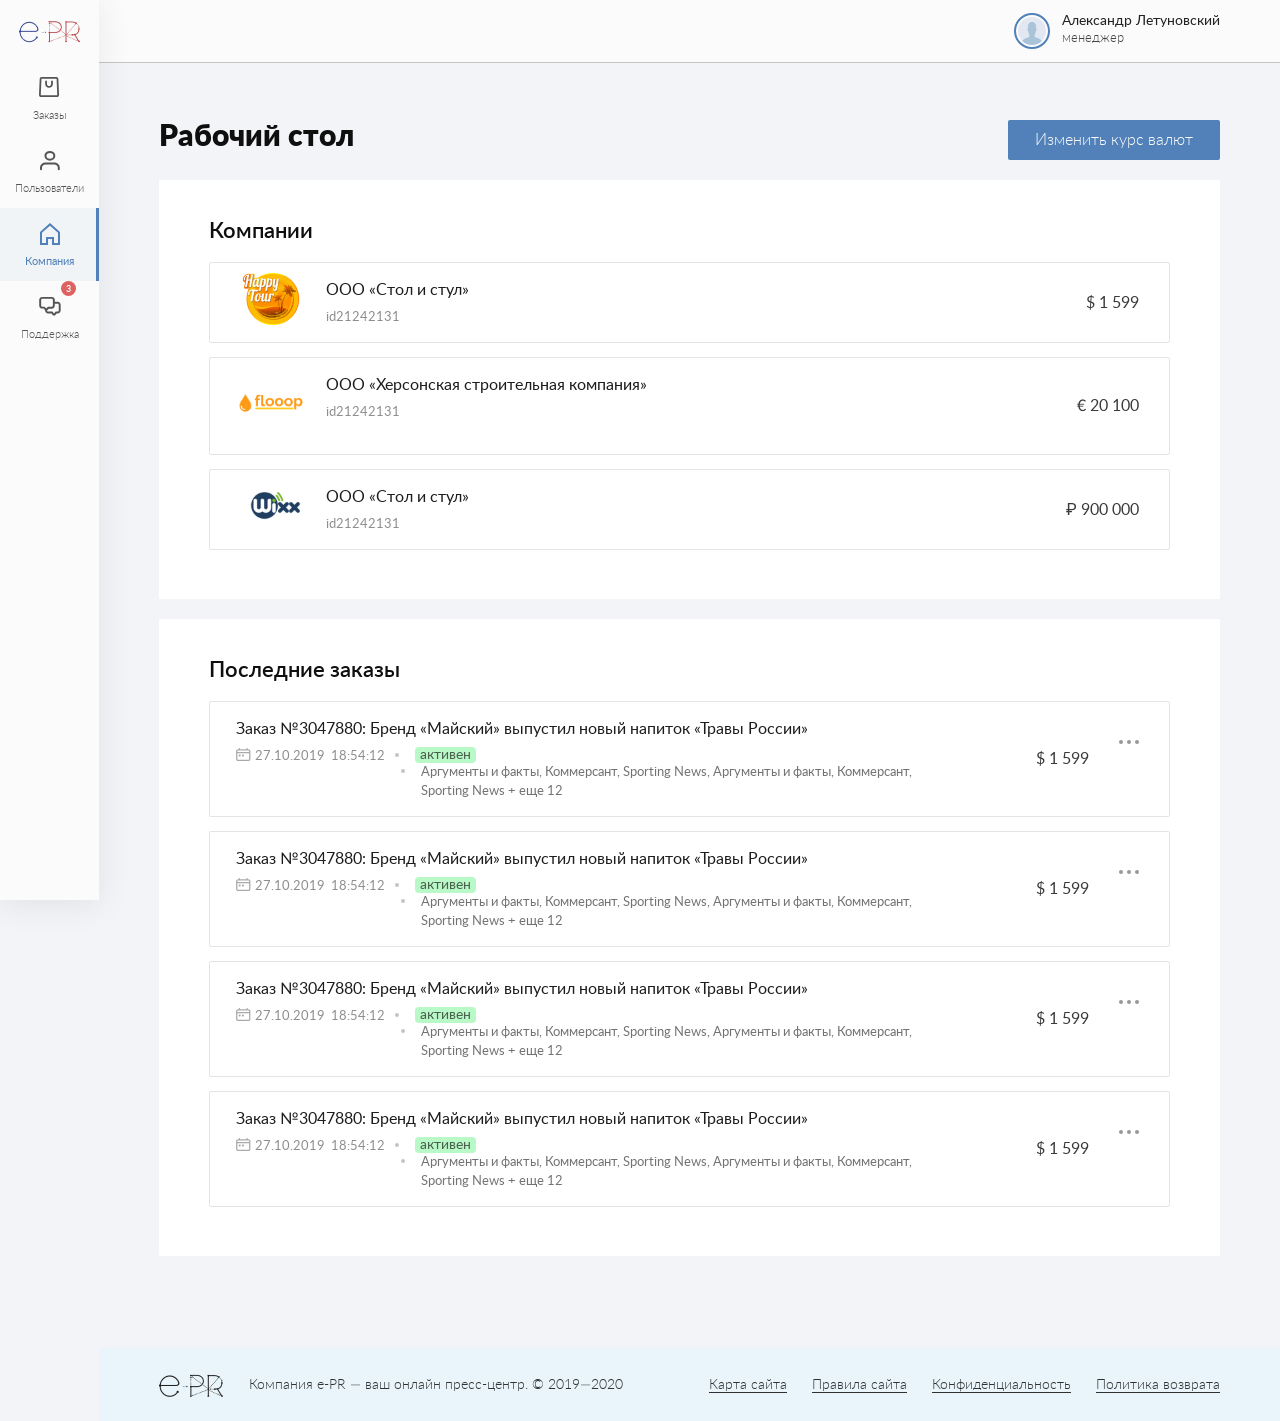
==== commit 309447cd: "updates Меню пользователя Шрифты" ====
--- a/e-pr-01-dashboard.html
+++ b/e-pr-01-dashboard.html
@@ -41,6 +41,8 @@
 
                     <header>
                         <a href="#" class="side-menu-link"><div class="side-menu-link-line-1"></div><div class="side-menu-link-line-2"></div><div class="side-menu-link-line-3"></div></a>
+
+                        <!-- header user -->
                         <div class="header-user">
                             <a href="#" class="header-user-link">
                                 <div class="header-user-link-avatar"><img src="images/header-avatar.svg" alt="" /></div>
@@ -49,7 +51,25 @@
                                     <div class="header-user-link-company">менеджер</div>
                                 </div>
                             </a>
+                            <div class="header-user-menu">
+                                <div class="header-user-menu-inner">
+                                    <div class="header-user-menu-name"><div class="header-user-menu-avatar"><img src="images/header-avatar.svg" alt="" /></div>Александр Летуновский</div>
+                                    <div class="header-user-menu-company">менеджер</div>
+                                    <div class="header-user-menu-list">
+                                        <ul>
+                                            <li><a href="#">Рабочий стол</a></li>
+                                            <li><a href="#">Профиль</a></li>
+                                            <li><a href="#" class="header-user-menu-list-support">Поддержка</a></li>
+                                        </ul>
+                                    </div>
+                                    <div class="header-user-menu-logout">
+                                        <a href="#">Выход</a>
+                                    </div>
+                                </div>
+                                <a href="#" class="header-user-menu-close"></a>
+                            </div>
                         </div>
+                        <!-- header user END -->
                     </header>
 
                     <div class="dashboard-header">
--- a/css/styles.css
+++ b/css/styles.css
@@ -449,6 +449,48 @@
     .header-user-link-avatar {width:44px; height:44px}
     .header-user-link::after {content:""; display:block; float:left; margin:18px 0 0 9px; width:10px; height:8px; background:url(../images/header-link-mobile-arrow.svg) no-repeat}
     .header-user-link-info {display:none}
+}
+
+.header-user-menu {visibility:hidden; opacity:0; transition:all 0.45s; z-index:-1; transform:translateY(25px); position:absolute; width:340px; left:18px; top:100%; padding:30px 40px 16px 40px; margin:13px 0 0 -170px; background:#fff; border:1px solid #e5e5e5; box-shadow:0px 4px 30px rgba(102, 102, 102, 0.1); border-radius:3px}
+@media screen and (min-width:1200px) {
+    .header-user:hover .header-user-menu {visibility:visible; opacity:1; transform:none; z-index:999}
+    .header-user-menu::after {content:""; display:block; position:absolute; left:-1px; top:-37px; right:-1px; height:37px; background:url(../images/blank.gif)}
+}
+.header-user-menu::before {content:""; display:block; position:absolute; left:50%; top:-8px; margin-left:-7px; width:14px; height:14px; border-top:1px solid #e5e5e5; border-left:1px solid #e5e5e5; background:#fff; transform:rotate(45deg)}
+.header-user-menu-name {font-weight:600; font-size:18px; line-height:22px}
+.header-user-menu-avatar {display:none}
+.header-user-menu-company {margin:8px 0 0 0; font-weight:normal; font-size:16px; line-height:19px; color:#7d7d7d}
+.header-user-menu-list {margin:27px 0 0 0; border-top:1px solid #d4d4d4; padding:11px 0 0 0}
+.header-user-menu-list ul {margin:0; padding:0; list-style:none; font-size:16px; line-height:19px; font-weight:normal}
+.header-user-menu-list ul li {margin:0; padding:0}
+.header-user-menu-list ul li::before {display:none}
+.header-user-menu-list ul li a {display:block; position:relative; color:#222; text-decoration:none; padding:9px 0}
+.header-user-menu-list ul li a:hover {color:#5f94d0}
+.header-user-menu-list-support::after {content:""; display:block; position:absolute; right:0; top:50%; width:20px; height:20px; margin:-10px 0 0 0; background:url(../images/header-user-menu-support.svg) no-repeat}
+.header-user-menu-logout {margin:17px 0 0 0; border-top:1px solid #d4d4d4; padding:8px 0 0 0; font-weight:normal; font-size:16px; line-height:19px}
+.header-user-menu-logout a {display:block; padding:9px 0 9px 32px; text-decoration:none; position:relative; color:#222; background:url(../images/header-user-menu-logout.svg) no-repeat left center}
+.header-user-menu-logout a:hover {color:#5f94d0}
+.header-user-menu-close {display:none}
+
+@media screen and (max-width:1199px) {
+    .header-user-menu-open,
+    .header-user-menu-open body {overflow:hidden; position:fixed; left:0; top:0; right:0; bottom:0}
+    .header-user-menu {position:fixed; left:0; top:0; right:0; bottom:0; width:auto; padding:0; margin:0; transform:none; background:rgba(41, 41, 41, 0.8); border:none; box-shadow:none; border-radius:0}
+    .header-user-menu-open .header-user-menu {visibility:visible; opacity:1; transform:none; z-index:999}
+    .header-user-menu-inner {position:absolute; right:0; top:0; bottom:0; width:394px; overflow:auto; background:#fff}
+    .header-user-menu-name {padding:21px 50px 20px 104px; font-weight:normal; font-size:22px; line-height:29px}
+    .header-user-menu-name::after {content:""; display:block; clear:both}
+    .header-user-menu-avatar {display:block; float:left; width:59px; margin:-1px 0 0 -75px}
+    .header-user-menu-avatar img {display:block; width:100%; border:2px solid rgba(81, 129, 184, 0.6); border-radius:50%}
+    .header-user-menu-company {margin:0; background:#f5f7fb; border-top:1px solid #d6d6d6; font-size:28px; line-height:34px; color:#383838; font-weight:600; padding:29px 30px 33px 30px}
+    .header-user-menu-list {margin:0; border-top:none; padding:0}
+    .header-user-menu-list ul {font-size:26px; line-height:26px}
+    .header-user-menu-list ul li {border-top:1px solid #d6d6d6}
+    .header-user-menu-list ul li a {padding:27px 30px; color:#474747}
+    .header-user-menu-list-support::after {right:30px; width:30px; height:30px; margin:-15px 0 0 0; background:url(../images/header-user-menu-support-mobile.svg) no-repeat}
+    .header-user-menu-logout {margin:0; border-top:1px solid #d6d6d6; padding:0; font-size:26px; line-height:100px}
+    .header-user-menu-logout a {padding:0 0 0 78px; color:#474747; background:url(../images/header-user-menu-logout-mobile.svg) no-repeat 30px center}
+    .header-user-menu-close {display:block; position:absolute; right:394px; top:0; width:86px; height:86px; background:url(../images/header-user-menu-close.svg) no-repeat center}
 }
 
 .dashboard-header {margin:52px 0 9px 0}
